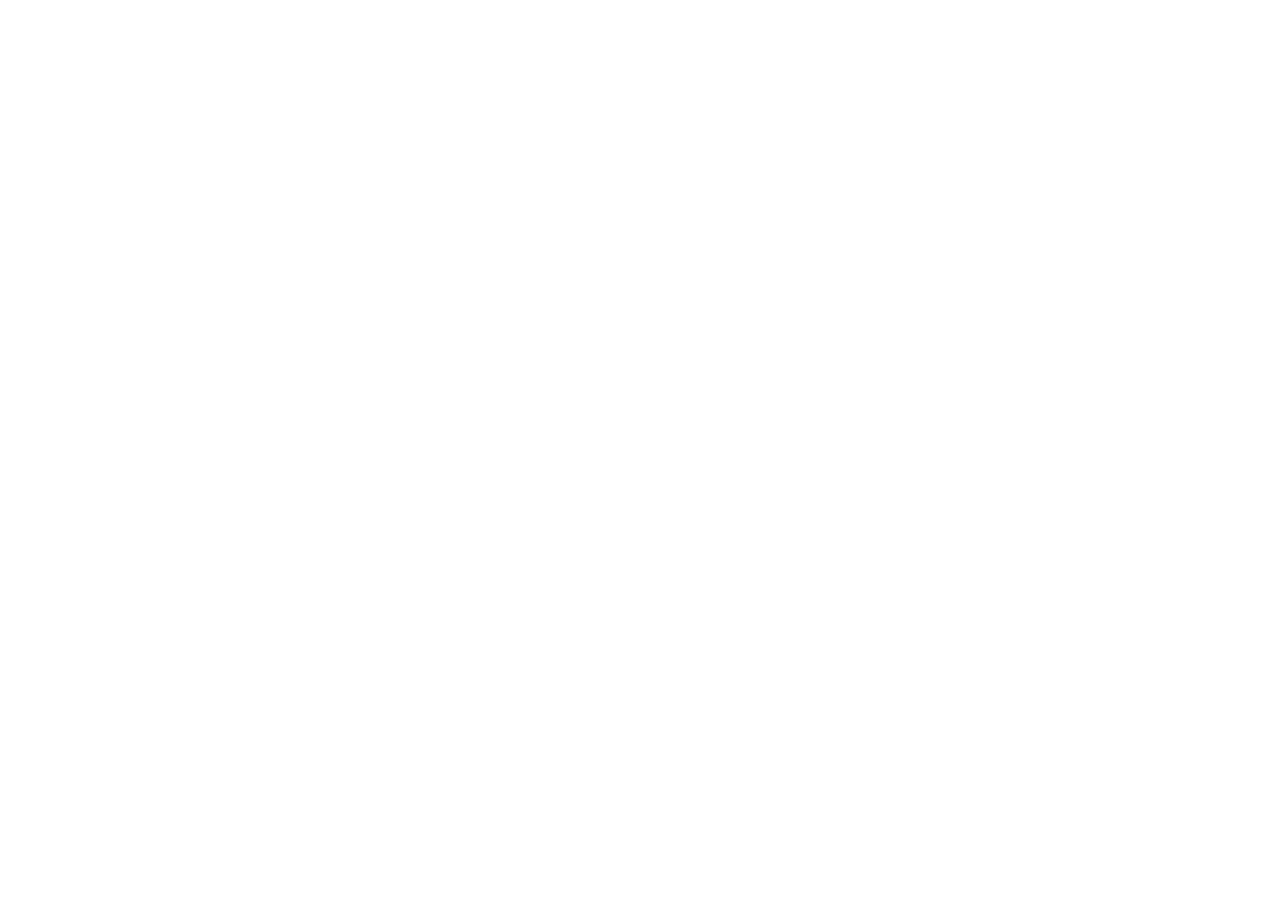
==== weeeb.html @ 78ff953d "edd fails" ====
<!DOCTYPE html>
<html lang="en">
<head>
    <meta charset="UTF-8">
    <link rel = "stylesheet" href = "weeeb.css">
    <meta name="viewport" content="width=device-width, initial-scale=1.0">
    <title>Document</title>
</head>
<body>
    
</body>
<script src = "weeeb.js"></script>
</html>
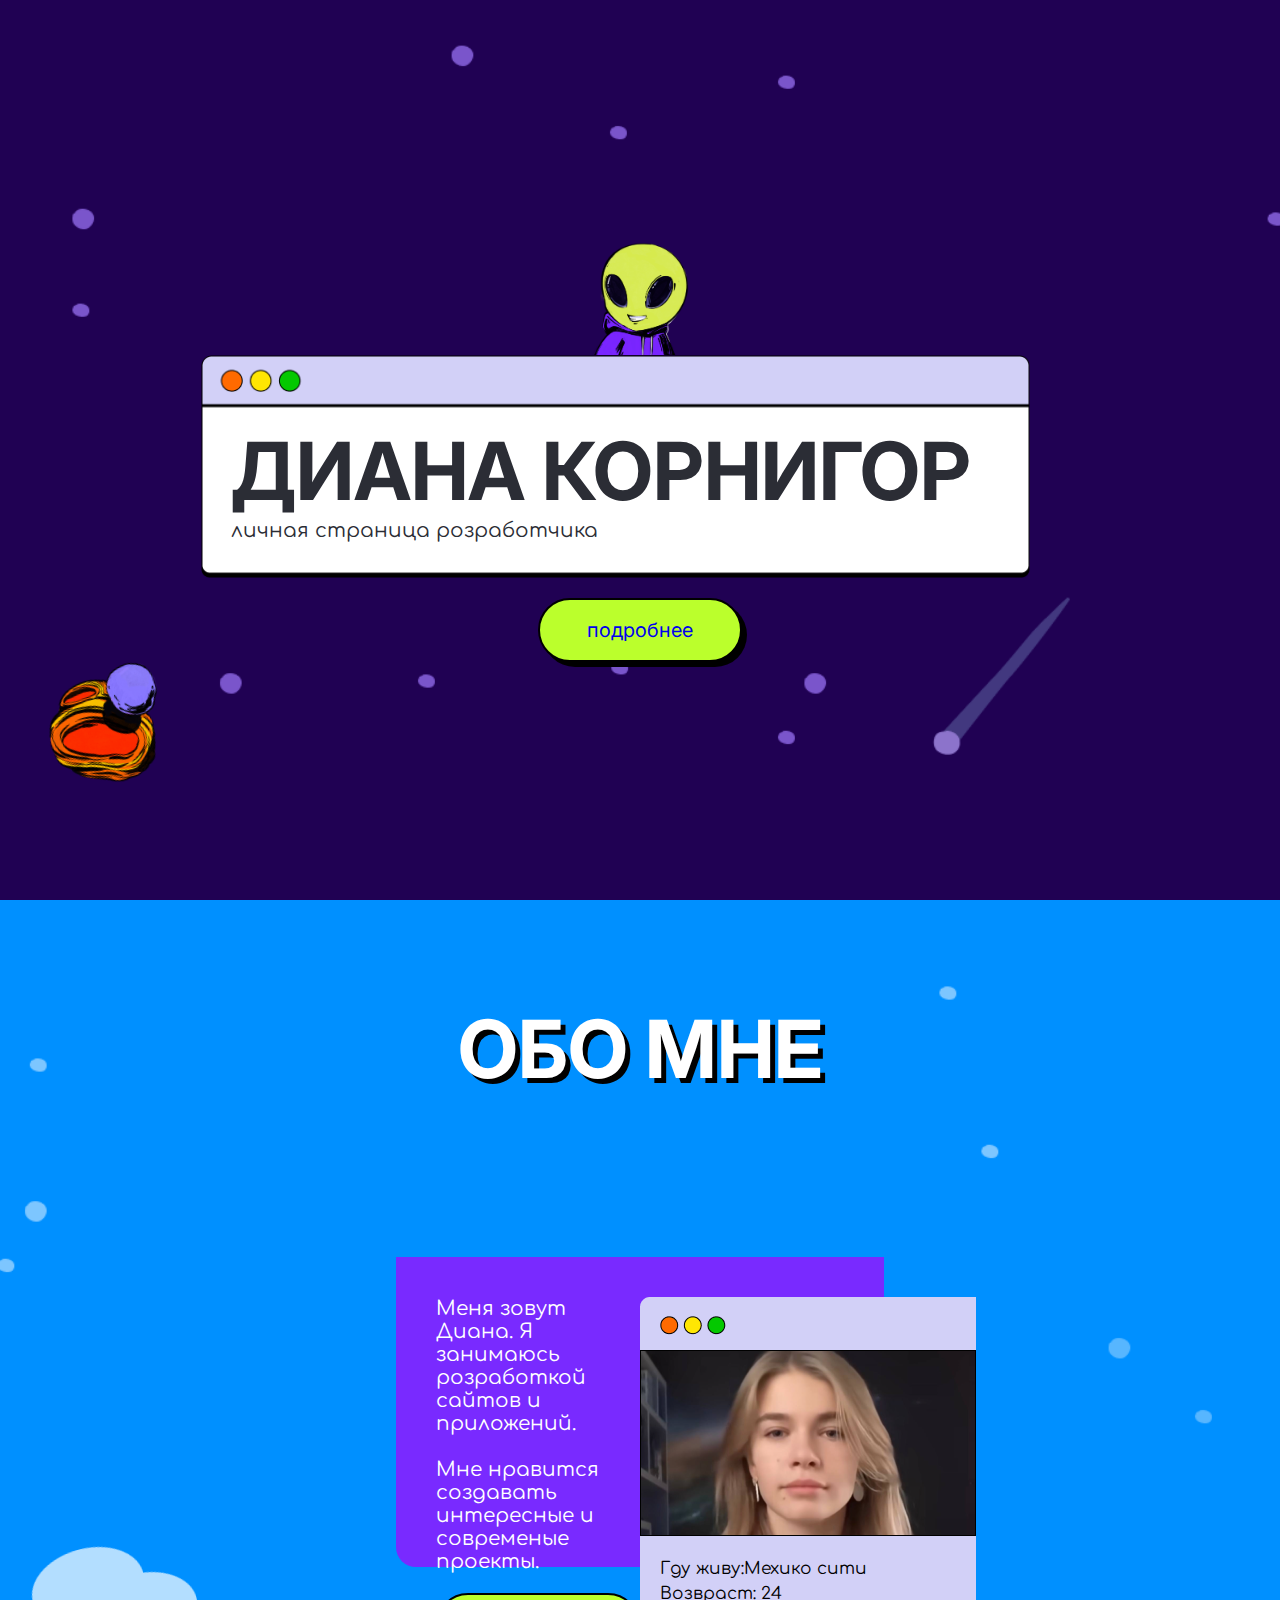
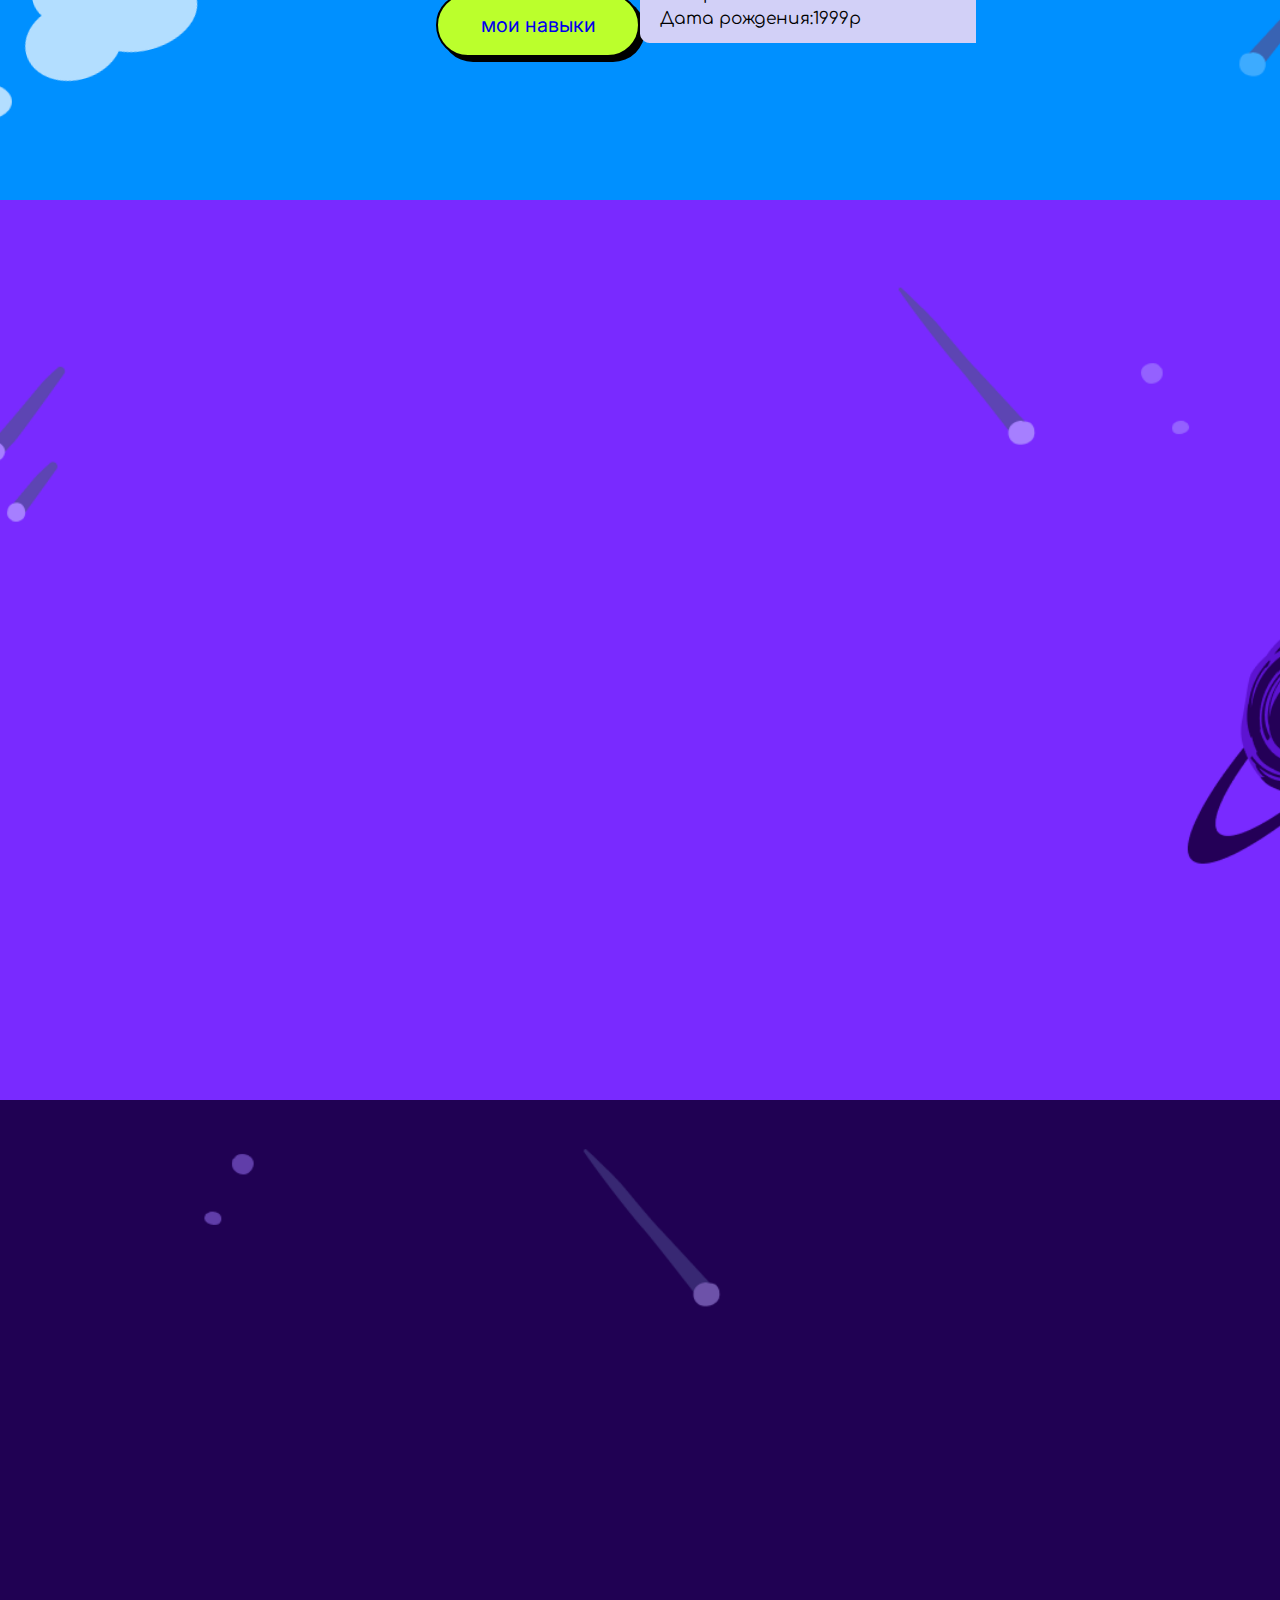
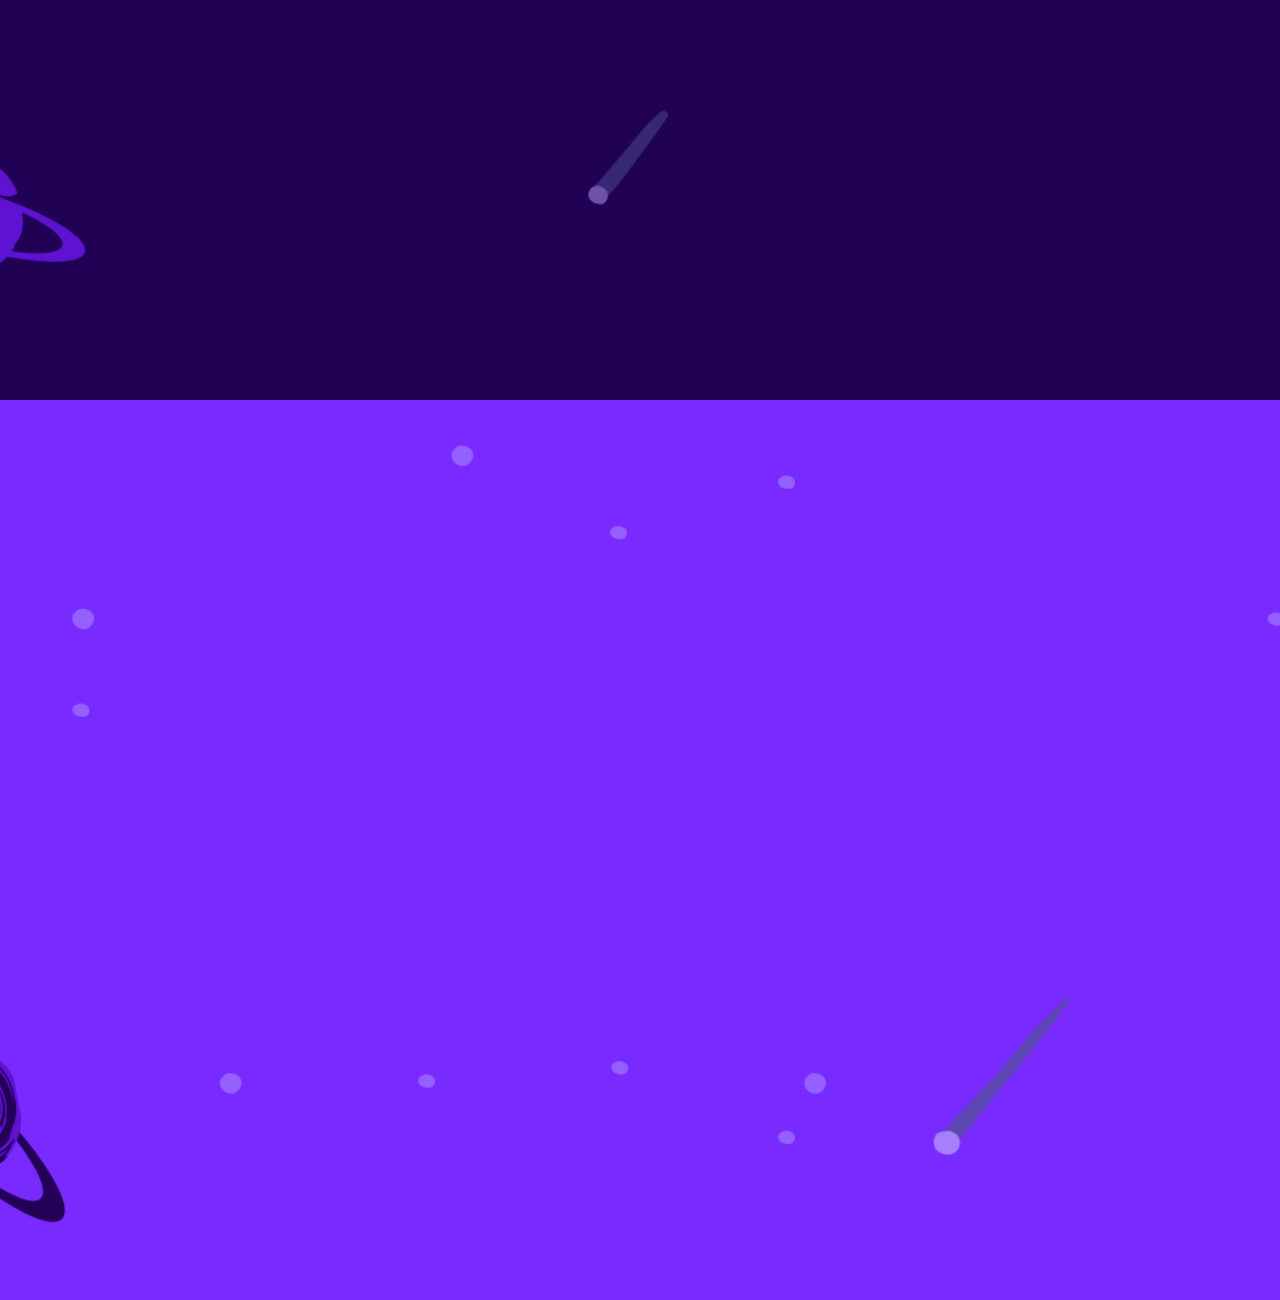
==== commit 97181394: "bhjbhjnbhjbhjbhujbh" ====
--- a/weeeb.html
+++ b/weeeb.html
@@ -3,11 +3,70 @@
 <head>
     <meta charset="UTF-8">
     <link rel = "stylesheet" href = "weeeb.css">
+    <link rel="preconnect" href="https://fonts.googleapis.com">
+    <link rel="preconnect" href="https://fonts.gstatic.com" crossorigin>
+    <link href="https://fonts.googleapis.com/css2?family=Comfortaa:wght@300..700&family=Inter:ital,opsz,wght@0,14..32,100..900;1,14..32,100..900&display=swap" rel="stylesheet">
     <meta name="viewport" content="width=device-width, initial-scale=1.0">
     <title>Document</title>
 </head>
 <body>
+    <section class = "main">
+        <div class = "myving_planet"></div>
+        <div class = "main-block block">
+            <img src = "img/maskot.png" width="125">
+            <div class = main-content>
+                <h1 class = "main-title">
+                    ДИАНА КОРНИГОР
+                </h1>
+                <p class = "main-subtitle">
+                    личная страница розработчика
+                </p>
+            </div>
+            <div class = "button">
+                <a href = "#">подробнее</a>
+            </div>
+        </div>
+    </section>
     
+    <section class = "about">
+        <div class = "cloud"></div>
+        <h1 class = "title">ОБО МНЕ</h1>
+        <div class = "about-block block">
+            <div class = "about-content">
+                <div class = "about-text">
+                    <p class = "about-title">
+                        Меня зовут Диана.
+                        Я занимаюсь розработкой сайтов и приложений. <br><br>
+                        Мне нравится создавать интересные и современые проекты.
+                    </p>
+                    <div class = "button">
+                        <a href = "#">мои навыки</a> 
+                    </div>
+                </div>
+                <div class = "about-card">
+                    <img src = img/photo.png>
+                    <p>Гду живу:Мехико сити</p>
+                    <p>Возвраст: 24</p>
+                    <p>Дата рождения:1999р</p>
+                </div>
+            </div>
+        </div>
+    </section>
+
+    <section class = "skills">
+        <div class = "skills-block block">
+        </div>
+    </section>
+
+    <section class = "works">
+        <div class = "works-block block">
+        </div>
+    </section>
+
+    <section class = "coments">
+        <div class = "coments-block block">
+        </div>
+    </section>
 </body>
 <script src = "weeeb.js"></script>
 </html>--- a/weeeb.css
+++ b/weeeb.css
@@ -0,0 +1,179 @@
+*{
+    margin: 0;
+    font-family: "Inter", sans-serif;
+}
+
+section{
+    background-position: center;
+    background-repeat: no-repeat;
+    background-size: cover;
+    min-height: 100vh;
+    position: relative;
+}
+.main{
+    background-image: url(img/bgMAIN.png);
+    position: relative;
+}
+
+.about{
+    background-image: url(img/bgABOUT.png);
+}
+
+.skills{
+    background-image: url(img/bgSKILLS.png);
+}
+
+.works{
+    background-image: url(img/bgWORKS.png);
+}
+
+.coments{
+    background-image: url(img/bgCOMMENTS.png);
+}
+
+.block{
+    display: flex;
+    justify-content: center;
+    align-items: center;
+    min-height: 70vh;
+    position: relative;
+}
+
+.main-block{
+    flex-direction: column;
+    height: 100vh;
+}
+
+.main-content{
+    background-image:url(img/form1.png);
+    background-repeat:no-repeat;
+    background-size: contain;
+    width: 849px;
+    height: 223px;
+    padding-left: 30px;
+}
+
+.main-title{
+    padding-top: 67px;
+    color:#2b2d35;
+    font-size: 80px;
+}
+
+.main-subtitle{
+    color:#2b2d35;
+    font-size: 20px;
+    font-family: 'Comfortaa';
+}
+
+.button{
+    width:200px;
+    height: 60px;
+    border-radius: 100px;
+    border: 2px solid #000;
+    background: #BBFF2C;
+    display: flex;
+    justify-content: center;
+    align-items: center;
+    box-shadow: 5px 5px 0 #000000;
+    margin-top: 20px;
+}
+
+.button a {
+    text-decoration: none;
+    font-size: 20px;
+}
+
+.myving_planet{
+    background-image:url('img/moving-planet.png') ;
+    background-repeat: no-repeat;
+    width: 200px;
+    height: 230px;
+    transform:rotate(-15deg) ;
+    position: absolute;
+    bottom: 30px;
+    left: 30px;
+    animation-name:planet_myves ;
+            animation-duration: 2s;
+            animation-iteration-count: infinite;
+            animation-duration: alternate;
+}
+
+.title{
+    padding-top: 100px;
+    text-align: center;
+    color: #FFF;
+    font-size: 80px;
+    text-shadow: 5px 5px #000000;
+}
+.about-content{
+    width: 35%;
+    height: 270px;
+    border-radius: 0px 0px 0px 20px;
+    background: #792AFF;
+    padding-left: 40px;
+    padding-top: 40px;
+    position: relative;
+    display: flex;
+}
+
+.about-title{
+    color:#FFF;
+    font-size: 20px;
+    max-width: 463px;
+    margin-bottom: 20px;
+    font-family: 'Comfortaa';
+}
+
+.about-card{
+    background-image:url('img/form2.png');
+    background-repeat: no-repeat;
+    width: 376px;
+    height: 346px;
+    display: flex;
+    flex-direction: column;
+    justify-content: center;
+    align-items: center;
+    padding-top: 20px;
+    position: relative;
+}
+
+.about-card p{
+    color: #000;
+    font-size: 17px;
+    align-self: start;
+    padding-left: 20px;
+    line-height: 25px;
+    font-family: 'Comfortaa';
+}
+
+.about-card img{
+    padding-bottom: 20px;
+}
+
+.cloud{
+    background-image:url('img/cloud.png') ;
+    background-repeat: no-repeat;
+    width: 200px;
+    height: 230px;
+    transform:rotate(-15deg) ;
+    position: absolute;
+    bottom: 30px;
+    left: 30px;
+    animation-name:cloud ;
+            animation-duration: 2s;
+            animation-iteration-count: infinite;
+            animation-duration: alternate;
+}
+
+
+
+@keyframes planet_myves{
+    from{transform: translateY(0px);}
+    to{transform: translateY(70px);}
+}
+
+@keyframes cloud{
+    from{transform: translateY(0px);}
+    to{transform: translateY(70px);}
+}
+
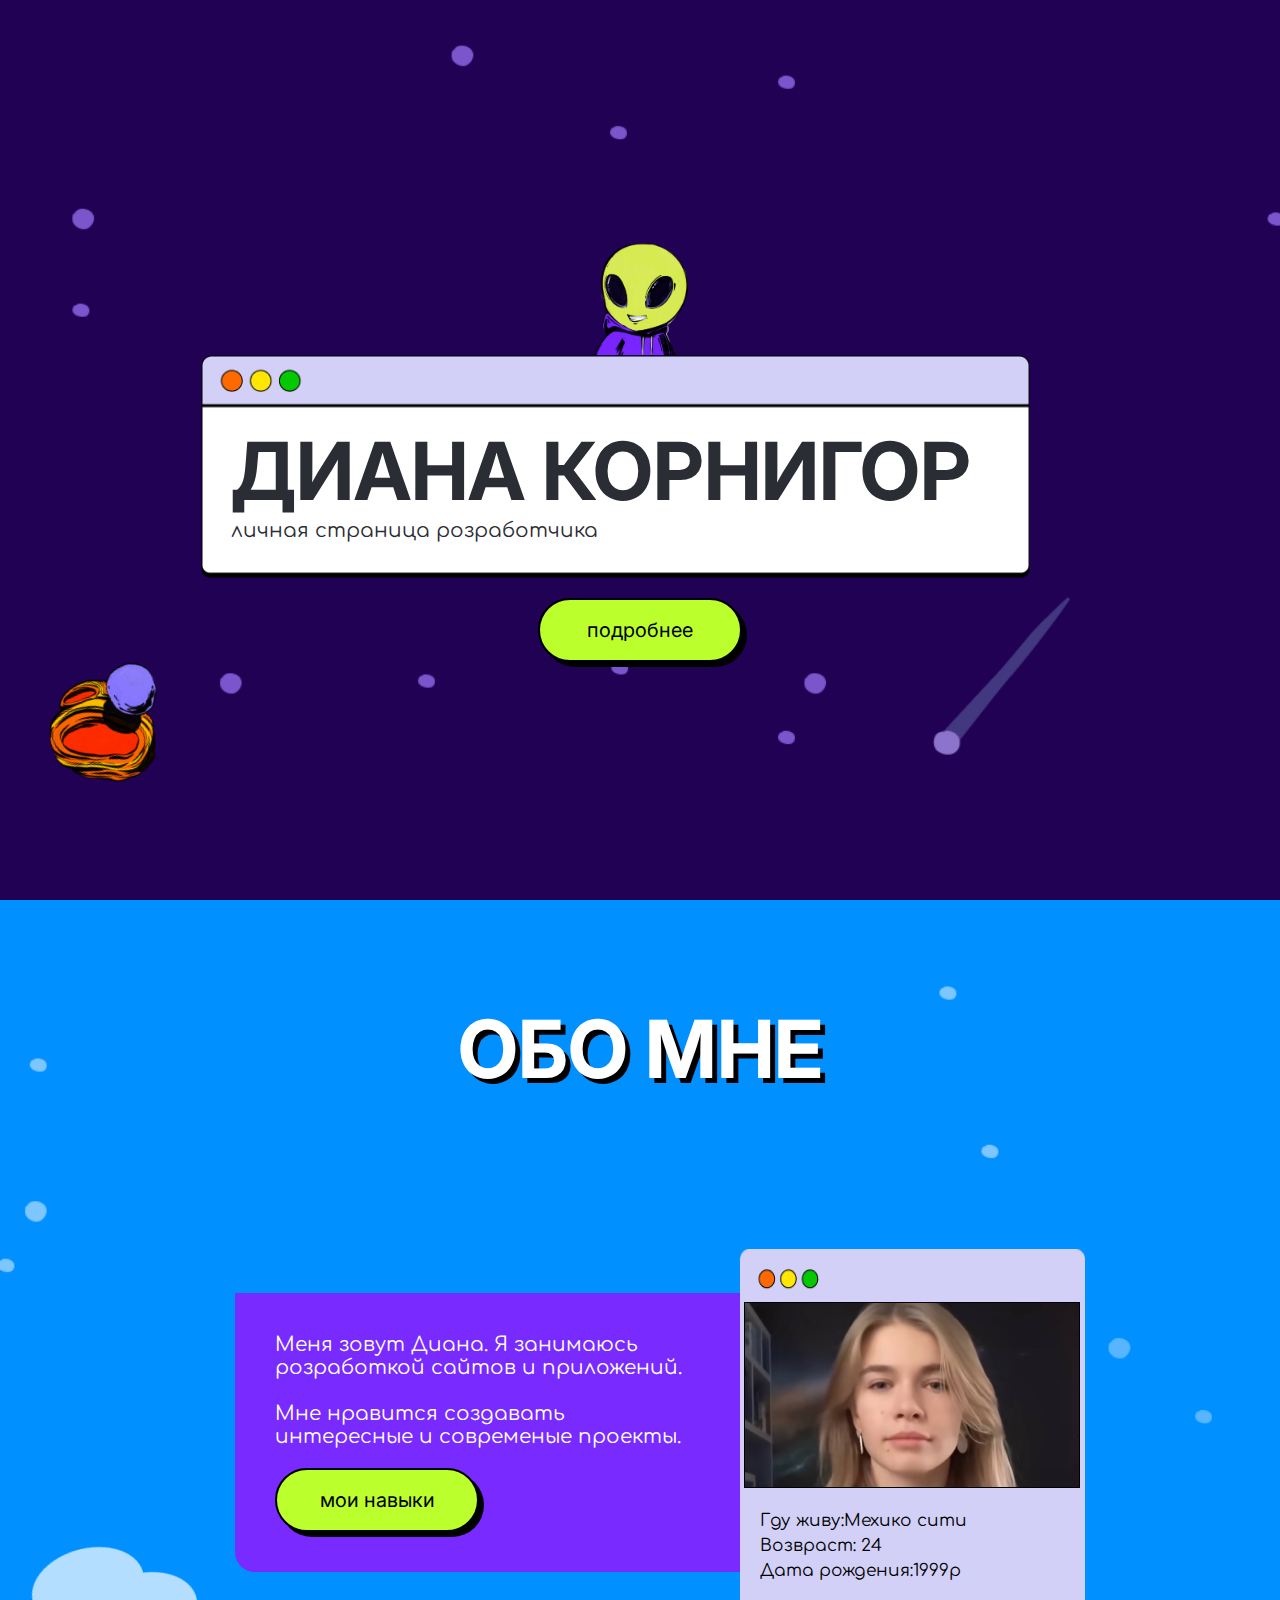
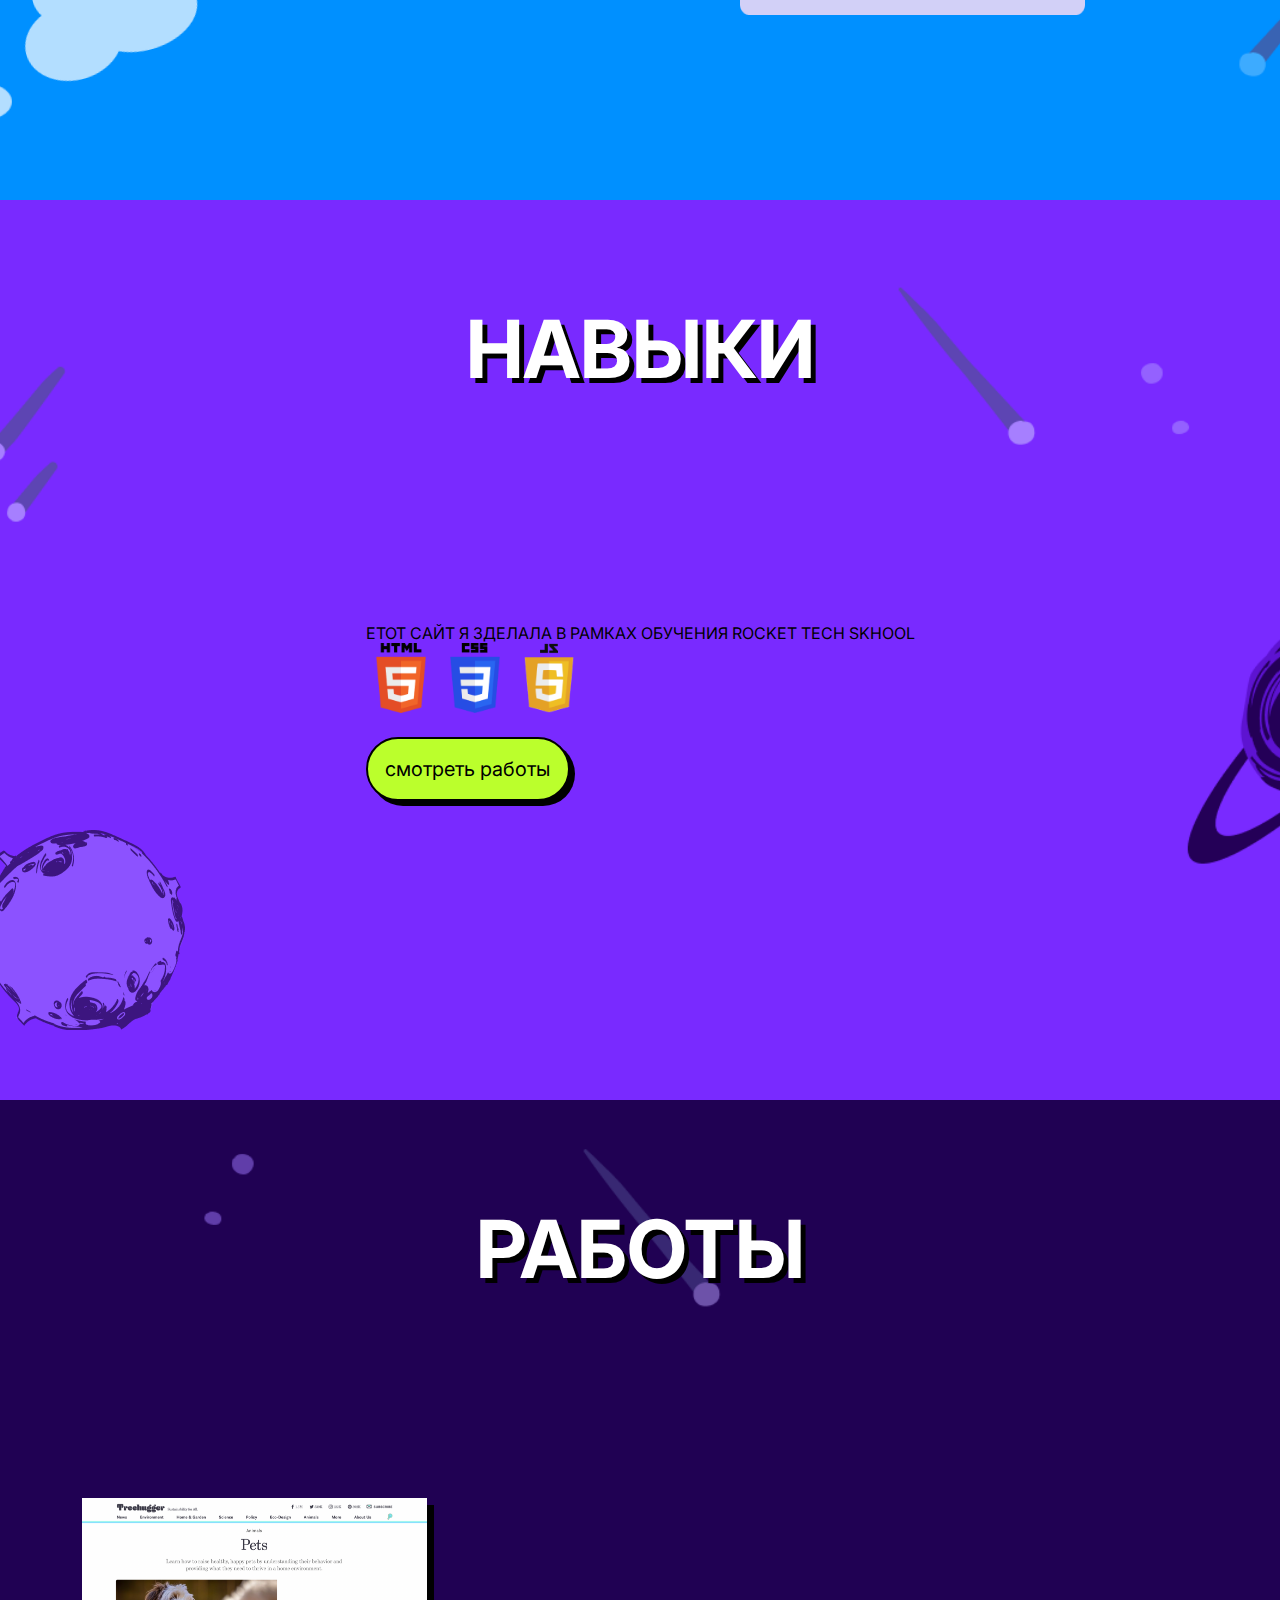
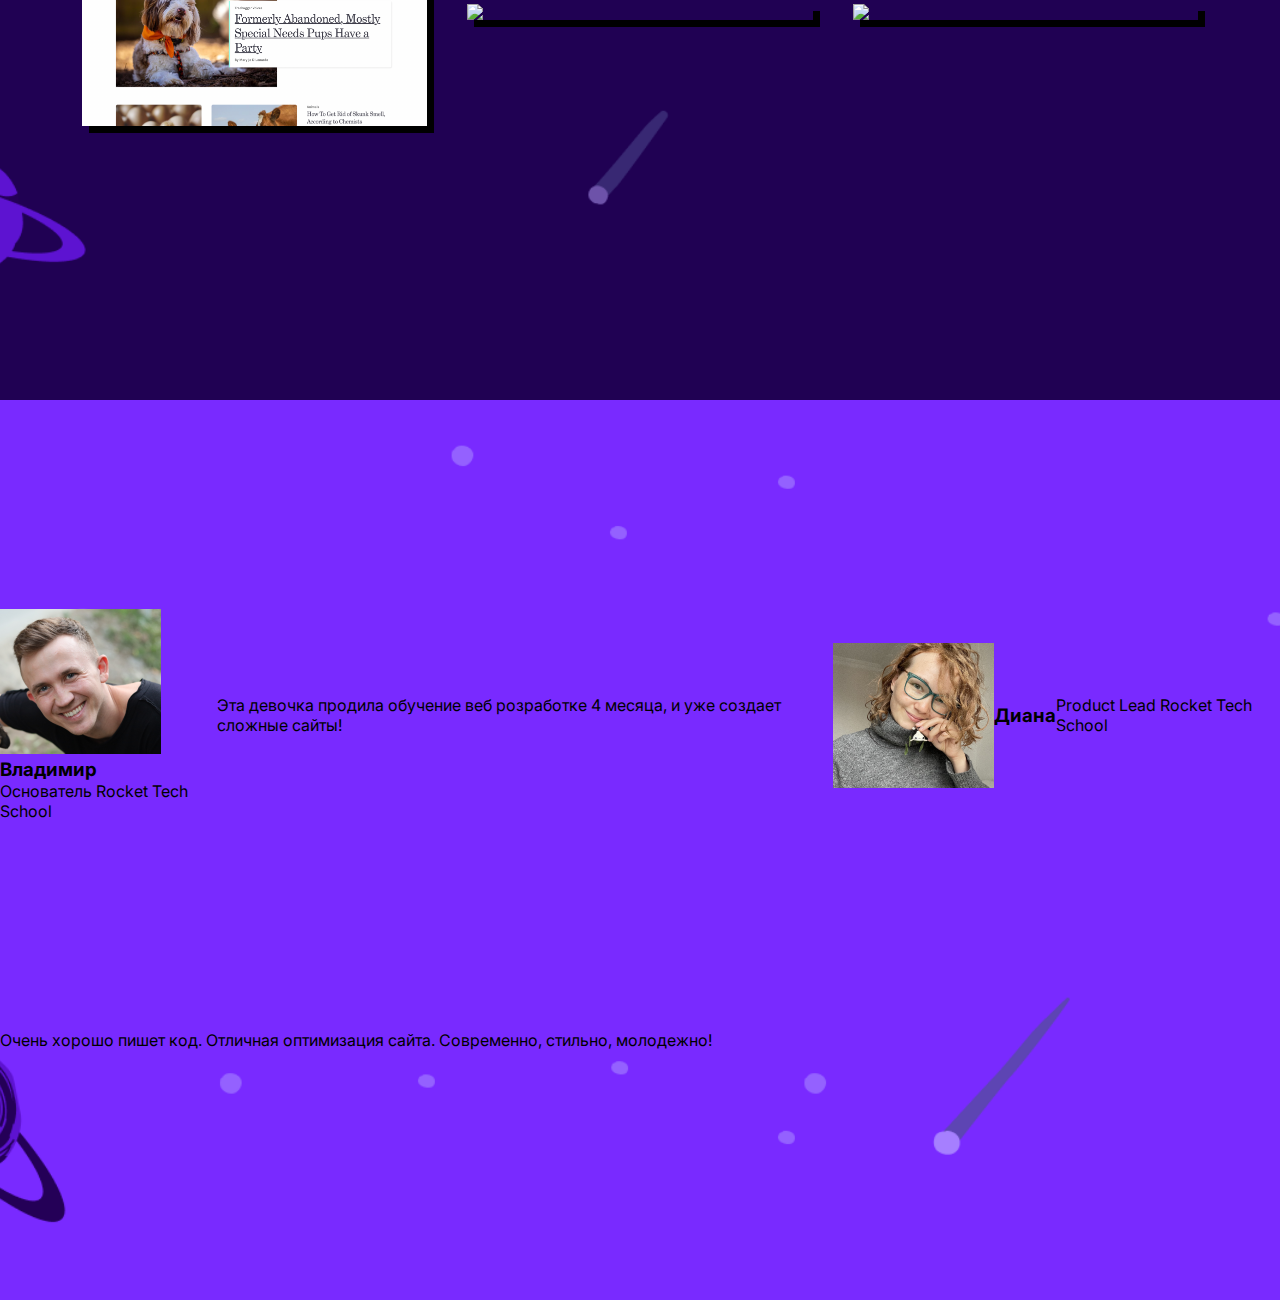
==== commit 83ec35d5: ".gfngfggfjnfjsfjfhfhdfzgtfjsfrjfjyfj" ====
--- a/weeeb.html
+++ b/weeeb.html
@@ -53,18 +53,60 @@
         </div>
     </section>
 
-    <section class = "skills">
-        <div class = "skills-block block">
+    <section class = "skilss">
+        <div class = "myving_planet2"></div>
+        <h1 class = "title">НАВЫКИ</h1>
+        <div class = "skilss-block block">
+            <div class = "skilss-card>">
+                <p>ЕТОТ САЙТ Я ЗДЕЛАЛА В РАМКАХ ОБУЧЕНИЯ ROCKET TECH SKHOOL</p>
+            
+            <div class = "languages">
+                <img src = './img/html.png' width = "70">
+                <img src = './img/css.png' width = "70">
+                <img src = './img/js.png' width = "70">
+            </div>
+            <div class = "button">
+                <a href = "#">смотреть работы</a> 
+            </div>
+        </div>
         </div>
     </section>
 
     <section class = "works">
+        <h1 class = "title">РАБОТЫ</h1>
         <div class = "works-block block">
+            <img src = 'img/work1.png'>
+            <img src = 'img/work2.png'>
+            <img src = 'img/work3.png'>
         </div>
     </section>
 
     <section class = "coments">
         <div class = "coments-block block">
+            <div class = "coment-cards">
+                <img src = 'img/photo1.png'>
+                <h3>Владимир</h3>
+                <p>Основатель Rocket Tech School</p>
+            </div>
+            <div class = "coment">
+                <p>
+                    Эта девочка продила обучение 
+                    веб розработке 4 месяца, 
+                    и уже создает сложные сайты!
+                </p>
+            </div>
+            <div class = "coment-cards"></div>
+                <img src = 'img/photo2.png'>
+                <h3>Диана</h3>
+                <p>Product Lead Rocket Tech School</p>
+            </div>
+            <div class = "coment">
+                <p>
+                    Очень хорошо пишет код.
+                    Отличная оптимизация сайта.
+                    Современно, стильно, молодежно!
+                </p>
+            </div>
         </div>
     </section>
 </body>
--- a/weeeb.css
+++ b/weeeb.css
@@ -19,7 +19,7 @@
     background-image: url(img/bgABOUT.png);
 }
 
-.skills{
+.skilss{
     background-image: url(img/bgSKILLS.png);
 }
 
@@ -81,6 +81,8 @@
 .button a {
     text-decoration: none;
     font-size: 20px;
+    color: #000;
+    fond-weight:bold
 }
 
 .myving_planet{
@@ -106,14 +108,14 @@
     text-shadow: 5px 5px #000000;
 }
 .about-content{
-    width: 35%;
+    width: 850px;
     height: 270px;
     border-radius: 0px 0px 0px 20px;
-    background: #792AFF;
     padding-left: 40px;
     padding-top: 40px;
     position: relative;
     display: flex;
+    align-items: center;
 }
 
 .about-title{
@@ -124,9 +126,17 @@
     font-family: 'Comfortaa';
 }
 
+.about-text{
+    background: #792AFF;
+    border-radius: 0 0 0 20px;
+    padding: 40px;
+
+}
+
 .about-card{
     background-image:url('img/form2.png');
     background-repeat: no-repeat;
+    background-size: 100% 100%;
     width: 376px;
     height: 346px;
     display: flex;
@@ -165,6 +175,50 @@
             animation-duration: alternate;
 }
 
+.skilss-card{
+    background-image:url('./img/form3.png') ;
+    background-repeat: no-repeat;
+    background-size: contain;
+    height: 450px;
+    display: flex;
+    flex-direction: column;
+    align-items: center;
+    margin-top: 100px;
+    margin: 20px;
+    padding-left: 10px;
+}
+
+.skilss-card p{
+    color: #000;
+    font-size: 18px;
+    margin-top: 80px;
+    margin-bottom: 30px;
+    text-align: center;
+    max-width: 500px;
+    font-family: 'Comfortaa';
+}
+
+.myving_planet2{
+    background-image:url('img/moving-planet2.png') ;
+    background-repeat: no-repeat;
+    width: 208px;
+    height: 200px;
+    position: absolute;
+    bottom: 70px;
+    left: 0;
+    animation-name: planet_myves;
+            animation-duration: 2s;
+            animation-iteration-count: infinite;
+            animation-duration: alternate;
+}
+
+.works-block img{
+    margin: 0 20px;
+    width: 27%;
+    box-shadow: 7px 7px 0 #000000;
+}
+
+
 
 
 @keyframes planet_myves{
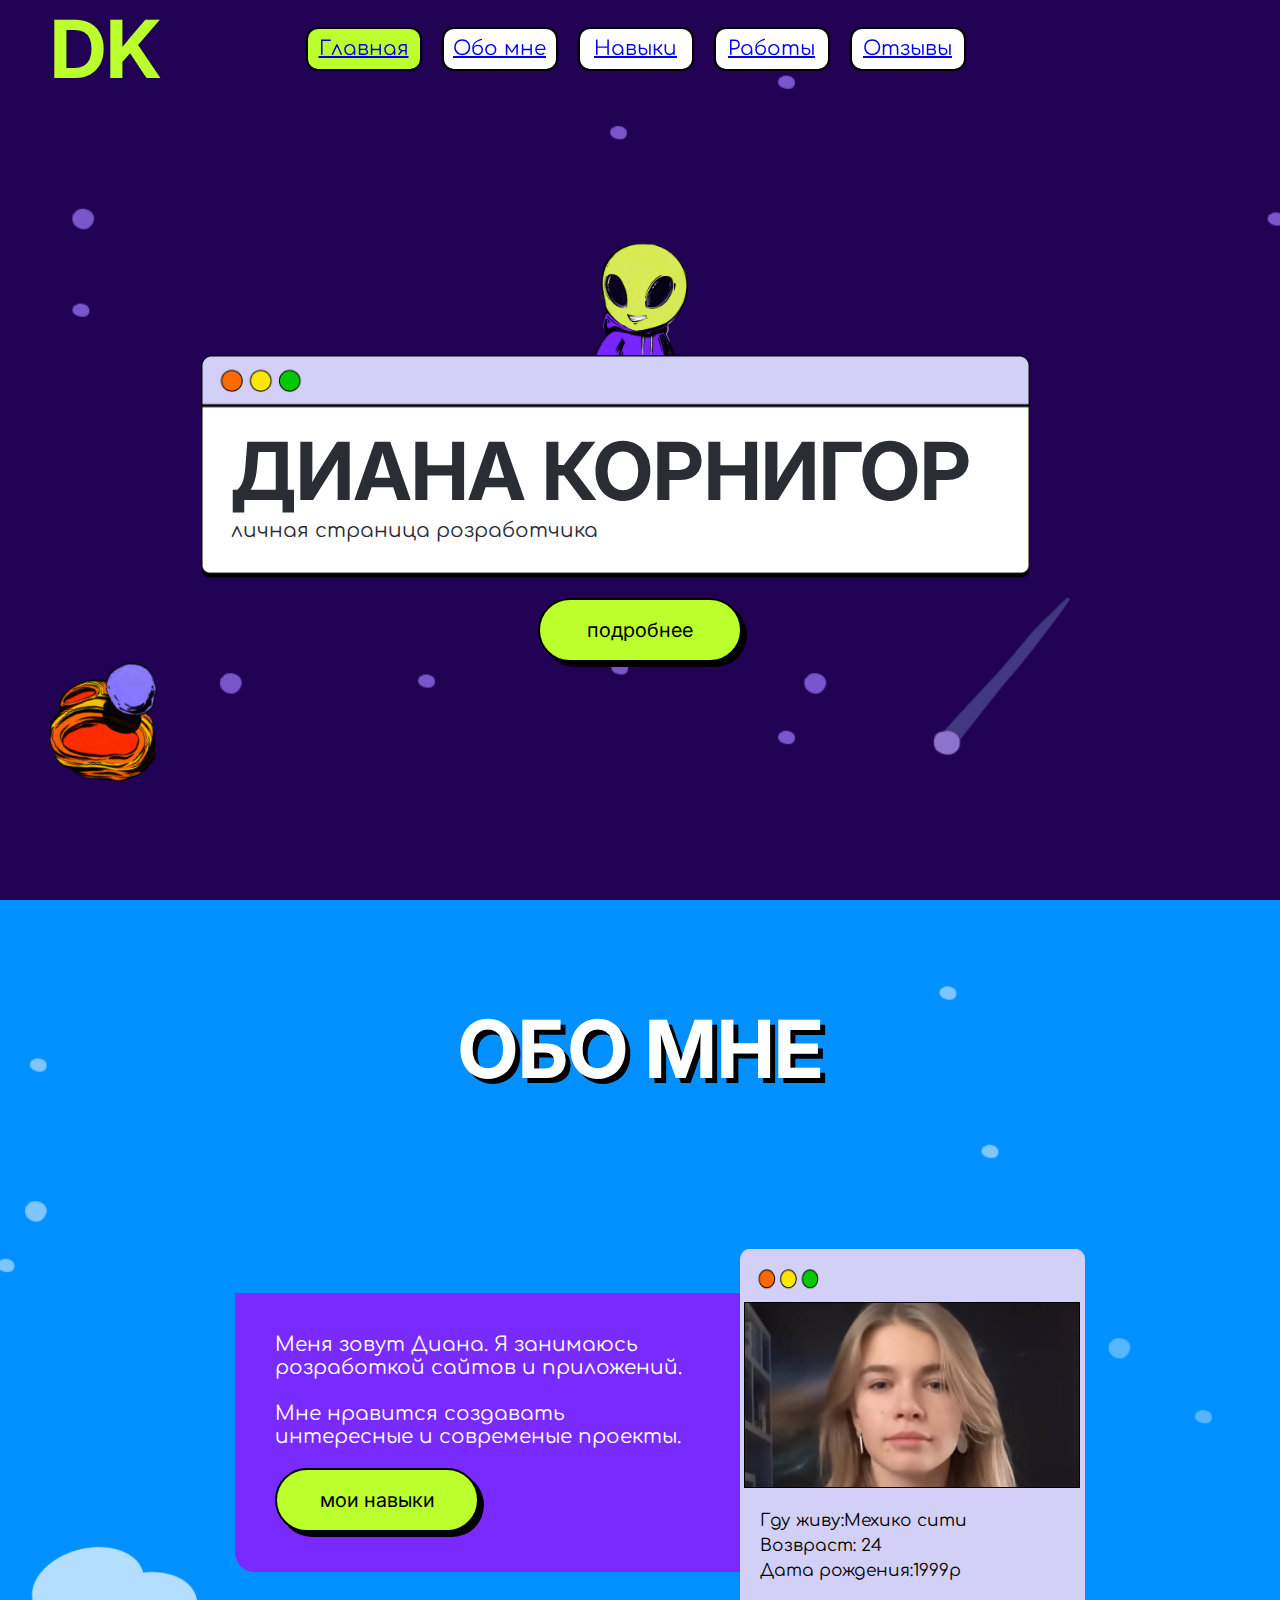
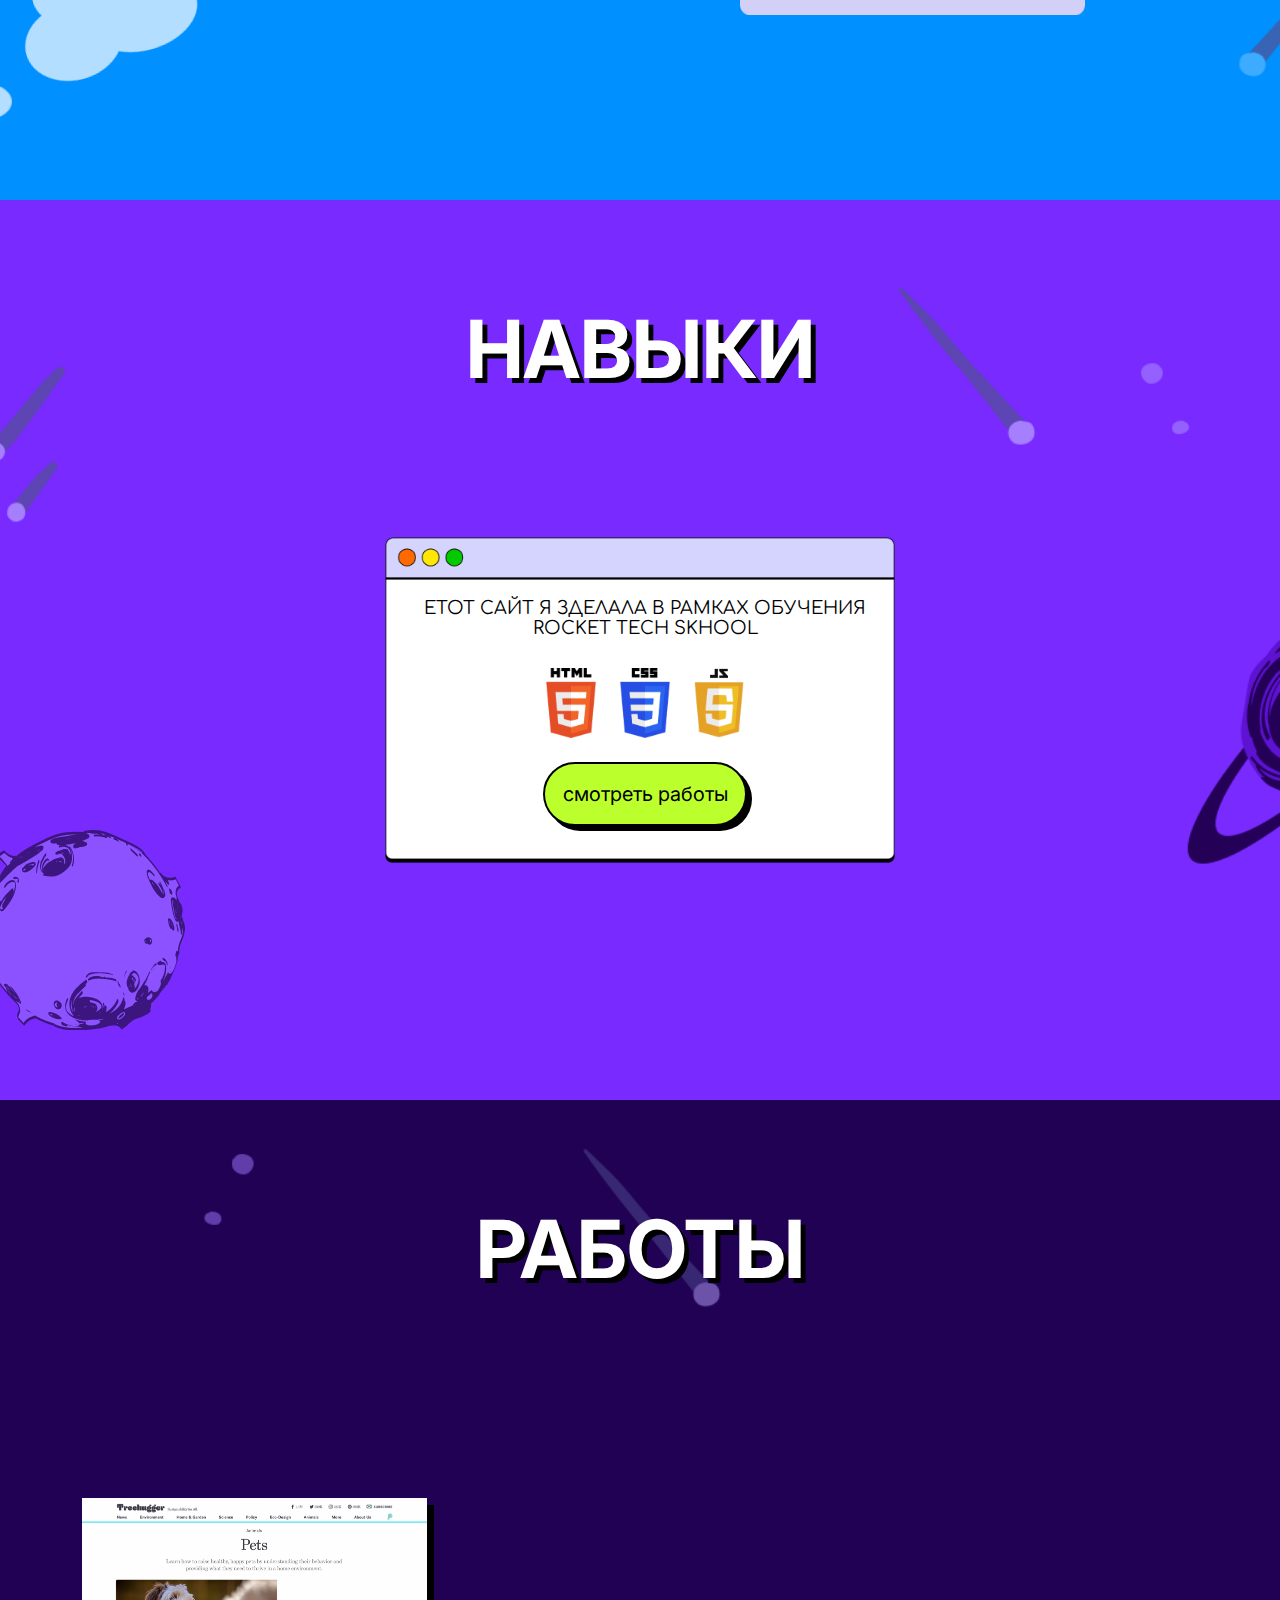
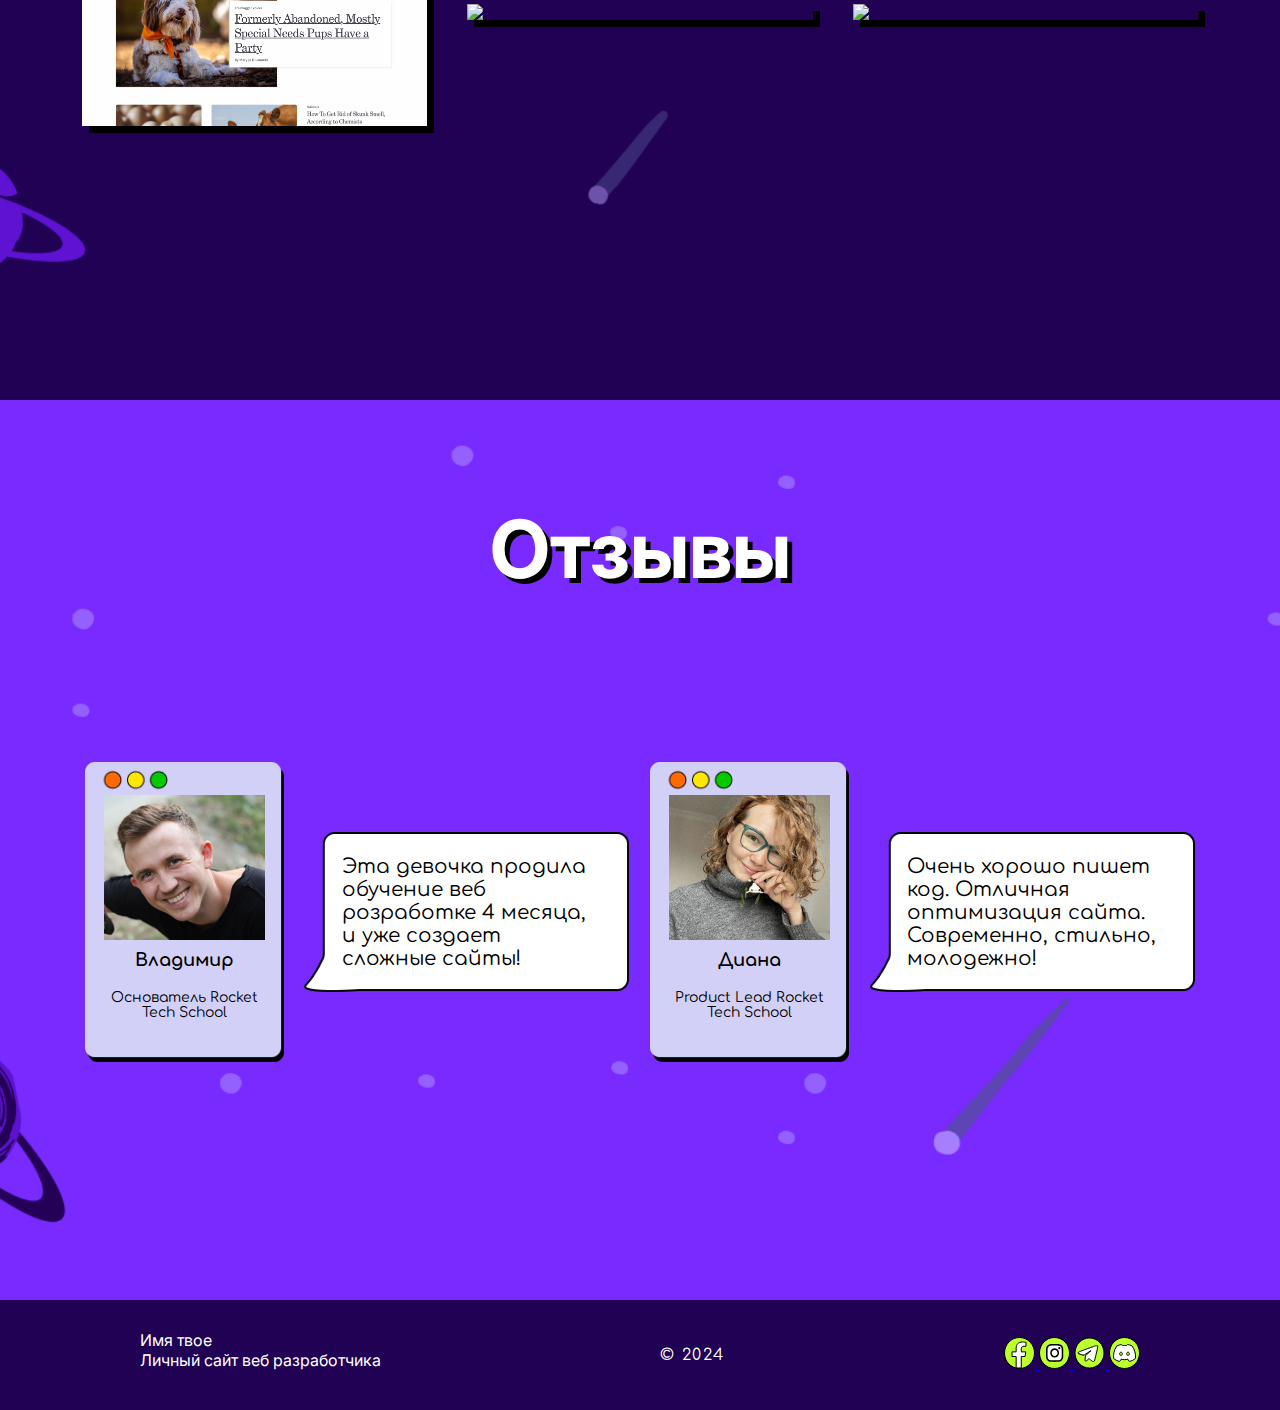
==== commit 0bf4d706: "faserghdrhrtdhtgfjnxygfjgftjgyjy" ====
--- a/weeeb.html
+++ b/weeeb.html
@@ -1,114 +1,158 @@
 <!DOCTYPE html>
 <html lang="en">
-<head>
-    <meta charset="UTF-8">
-    <link rel = "stylesheet" href = "weeeb.css">
-    <link rel="preconnect" href="https://fonts.googleapis.com">
-    <link rel="preconnect" href="https://fonts.gstatic.com" crossorigin>
-    <link href="https://fonts.googleapis.com/css2?family=Comfortaa:wght@300..700&family=Inter:ital,opsz,wght@0,14..32,100..900;1,14..32,100..900&display=swap" rel="stylesheet">
-    <meta name="viewport" content="width=device-width, initial-scale=1.0">
-    <title>Document</title>
-</head>
-<body>
-    <section class = "main">
-        <div class = "myving_planet"></div>
-        <div class = "main-block block">
-            <img src = "img/maskot.png" width="125">
-            <div class = main-content>
-                <h1 class = "main-title">
-                    ДИАНА КОРНИГОР
-                </h1>
-                <p class = "main-subtitle">
-                    личная страница розработчика
-                </p>
-            </div>
-            <div class = "button">
-                <a href = "#">подробнее</a>
-            </div>
-        </div>
-    </section>
-    
-    <section class = "about">
-        <div class = "cloud"></div>
-        <h1 class = "title">ОБО МНЕ</h1>
-        <div class = "about-block block">
-            <div class = "about-content">
-                <div class = "about-text">
-                    <p class = "about-title">
-                        Меня зовут Диана.
-                        Я занимаюсь розработкой сайтов и приложений. <br><br>
-                        Мне нравится создавать интересные и современые проекты.
-                    </p>
-                    <div class = "button">
-                        <a href = "#">мои навыки</a> 
-                    </div>
-                </div>
-                <div class = "about-card">
-                    <img src = img/photo.png>
-                    <p>Гду живу:Мехико сити</p>
-                    <p>Возвраст: 24</p>
-                    <p>Дата рождения:1999р</p>
-                </div>
-            </div>
-        </div>
-    </section>
+	<head>
+		<meta charset="UTF-8" />
+		<link rel="stylesheet" href="weeeb.css" />
+		<link rel="preconnect" href="https://fonts.googleapis.com" />
+		<link rel="preconnect" href="https://fonts.gstatic.com" crossorigin />
+		<link
+			href="https://fonts.googleapis.com/css2?family=Comfortaa:wght@300..700&family=Inter:ital,opsz,wght@0,14..32,100..900;1,14..32,100..900&display=swap"
+			rel="stylesheet"
+		/>
+		<meta name="viewport" content="width=device-width, initial-scale=1.0" />
+		<title>Document</title>
+	</head>
+	<body>
 
-    <section class = "skilss">
-        <div class = "myving_planet2"></div>
-        <h1 class = "title">НАВЫКИ</h1>
-        <div class = "skilss-block block">
-            <div class = "skilss-card>">
-                <p>ЕТОТ САЙТ Я ЗДЕЛАЛА В РАМКАХ ОБУЧЕНИЯ ROCKET TECH SKHOOL</p>
-            
-            <div class = "languages">
-                <img src = './img/html.png' width = "70">
-                <img src = './img/css.png' width = "70">
-                <img src = './img/js.png' width = "70">
-            </div>
-            <div class = "button">
-                <a href = "#">смотреть работы</a> 
-            </div>
-        </div>
-        </div>
-    </section>
+		<nav>
+			<div class = "fixed-menu">
+				<h1 class = "logo">DK</h1>
+				<div class = "nav-links">
+					<a class = "nav-link active" href = "#main">Главная</a>
+					<a class = "nav-link" href = "#about">Обо мне</a>
+					<a class = "nav-link" href = "#skilss">Навыки</a>
+					<a class = "nav-link" href = "#works">Работы</a>
+					<a class = "nav-link" href = "#comment">Отзывы</a>
+				</div>
 
-    <section class = "works">
-        <h1 class = "title">РАБОТЫ</h1>
-        <div class = "works-block block">
-            <img src = 'img/work1.png'>
-            <img src = 'img/work2.png'>
-            <img src = 'img/work3.png'>
-        </div>
-    </section>
+			</div>
+		</nav>
 
-    <section class = "coments">
-        <div class = "coments-block block">
-            <div class = "coment-cards">
-                <img src = 'img/photo1.png'>
-                <h3>Владимир</h3>
-                <p>Основатель Rocket Tech School</p>
-            </div>
-            <div class = "coment">
-                <p>
-                    Эта девочка продила обучение 
-                    веб розработке 4 месяца, 
-                    и уже создает сложные сайты!
-                </p>
-            </div>
-            <div class = "coment-cards"></div>
-                <img src = 'img/photo2.png'>
-                <h3>Диана</h3>
-                <p>Product Lead Rocket Tech School</p>
-            </div>
-            <div class = "coment">
-                <p>
-                    Очень хорошо пишет код.
-                    Отличная оптимизация сайта.
-                    Современно, стильно, молодежно!
-                </p>
-            </div>
-        </div>
-    </section>
-</body>
-<script src = "weeeb.js"></script>
-</html>+		<section class="main">
+			<div class="myving_planet"></div>
+			<div class="main-block block">
+				<img src="img/maskot.png" width="125" />
+				<div class="main-content">
+					<h1 class="main-title">ДИАНА КОРНИГОР</h1>
+					<p class="main-subtitle">личная страница розработчика</p>
+				</div>
+				<div class="button">
+					<a href="#">подробнее</a>
+				</div>
+			</div>
+		</section>
+
+		<section class="about">
+			<div class="cloud"></div>
+			<h1 class="title">ОБО МНЕ</h1>
+			<div class="about-block block">
+				<div class="about-content">
+					<div class="about-text">
+						<p class="about-title">
+							Меня зовут Диана. Я занимаюсь розработкой сайтов и приложений.
+							<br /><br />
+							Мне нравится создавать интересные и современые проекты.
+						</p>
+						<div class="button">
+							<a href="#">мои навыки</a>
+						</div>
+					</div>
+					<div class="about-card">
+						<img src = img/photo.png>
+						<p>Гду живу:Мехико сити</p>
+						<p>Возвраст: 24</p>
+						<p>Дата рождения:1999р</p>
+					</div>
+				</div>
+			</div>
+		</section>
+
+		<section class="skills">
+			<div class="myving_planet2"></div>
+			<h1 class="title">НАВЫКИ</h1>
+			<div class="skills-block block">
+				<div class="skills-card">
+					<p>ЕТОТ САЙТ Я ЗДЕЛАЛА В РАМКАХ ОБУЧЕНИЯ ROCKET TECH SKHOOL</p>
+
+					<div class="languages">
+						<img src="./img/html.png" width="70" />
+						<img src="./img/css.png" width="70" />
+						<img src="./img/js.png" width="70" />
+					</div>
+
+					<div class="button">
+						<a href="#">смотреть работы</a>
+					</div>
+				</div>
+			</div>
+		</section>
+
+		<section class="works">
+			<h1 class="title">РАБОТЫ</h1>
+			<div class="works-block block">
+				<img src="img/work1.png" />
+				<img src="img/work2.png" />
+				<img src="img/work3.png" />
+			</div>
+		</section>
+
+		<section class="comments">
+			<h1 class="title">Отзывы</h1>
+
+			<div class="comments-block block">
+				<div class="comment-card">
+					<img src="img/photo1.png" />
+					<h3>Владимир</h3>
+					<p>Основатель Rocket Tech School</p>
+				</div>
+
+				<div class="comment">
+					<p>
+						Эта девочка продила обучение веб розработке 4 месяца, и уже создает
+						сложные сайты!
+					</p>
+				</div>
+
+				<div class="comment-card">
+					<img src="img/photo2.png" />
+					<h3>Диана</h3>
+					<p>Product Lead Rocket Tech School</p>
+				</div>
+
+				<div class="comment">
+					<p>
+						Очень хорошо пишет код. Отличная оптимизация сайта. Современно,
+						стильно, молодежно!
+					</p>
+				</div>
+			</div>
+		</section>
+
+		<footer>
+			<div class="footer-info">
+				<p>Имя твое</p>
+				<p>Личный сайт веб разработчика</p>
+			</div>
+
+			<div class="footer-year">
+				<p>© 2024</p>
+			</div>
+
+			<div class="footer-links">
+				<a href="#">
+					<img src="img/facebook.svg" alt="" />
+				</a>
+				<a href="#">
+					<img src="img/instagram.svg" alt="" />
+				</a>
+				<a href="#">
+					<img src="img/telegram.svg" alt="" />
+				</a>
+				<a href="#">
+					<img src="img/discord.svg" alt="" />
+				</a>
+			</div>
+		</footer>
+	</body>
+	<script src="weeeb.js"></script>
+</html>
--- a/weeeb.css
+++ b/weeeb.css
@@ -1,233 +1,359 @@
-*{
-    margin: 0;
-    font-family: "Inter", sans-serif;
-}
-
-section{
-    background-position: center;
-    background-repeat: no-repeat;
-    background-size: cover;
-    min-height: 100vh;
-    position: relative;
-}
-.main{
-    background-image: url(img/bgMAIN.png);
-    position: relative;
-}
-
-.about{
-    background-image: url(img/bgABOUT.png);
-}
-
-.skilss{
-    background-image: url(img/bgSKILLS.png);
-}
-
-.works{
-    background-image: url(img/bgWORKS.png);
-}
-
-.coments{
-    background-image: url(img/bgCOMMENTS.png);
-}
-
-.block{
-    display: flex;
-    justify-content: center;
-    align-items: center;
-    min-height: 70vh;
-    position: relative;
-}
-
-.main-block{
-    flex-direction: column;
-    height: 100vh;
-}
-
-.main-content{
-    background-image:url(img/form1.png);
-    background-repeat:no-repeat;
-    background-size: contain;
-    width: 849px;
-    height: 223px;
-    padding-left: 30px;
-}
-
-.main-title{
-    padding-top: 67px;
-    color:#2b2d35;
-    font-size: 80px;
-}
-
-.main-subtitle{
-    color:#2b2d35;
-    font-size: 20px;
-    font-family: 'Comfortaa';
-}
-
-.button{
-    width:200px;
-    height: 60px;
-    border-radius: 100px;
-    border: 2px solid #000;
-    background: #BBFF2C;
-    display: flex;
-    justify-content: center;
-    align-items: center;
-    box-shadow: 5px 5px 0 #000000;
-    margin-top: 20px;
+* {
+	margin: 0;
+	font-family: 'Inter', sans-serif;
+	scroll-behavior: smooth;
+}
+
+section {
+	background-position: center;
+	background-repeat: no-repeat;
+	background-size: cover;
+	min-height: 100vh;
+	position: relative;
+}
+.main {
+	background-image: url(img/bgMAIN.png);
+	position: relative;
+}
+
+.about {
+	background-image: url(img/bgABOUT.png);
+}
+
+.skills {
+	background-image: url(img/bgSKILLS.png);
+}
+
+.works {
+	background-image: url(img/bgWORKS.png);
+}
+
+.comments {
+	background-image: url(img/bgCOMMENTS.png);
+}
+
+.block {
+	display: flex;
+	justify-content: center;
+	align-items: center;
+	min-height: 70vh;
+	position: relative;
+}
+
+.main-block {
+	flex-direction: column;
+	height: 100vh;
+}
+
+.main-content {
+	background-image: url(img/form1.png);
+	background-repeat: no-repeat;
+	background-size: contain;
+	width: 849px;
+	height: 223px;
+	padding-left: 30px;
+}
+
+.main-title {
+	padding-top: 67px;
+	color: #2b2d35;
+	font-size: 80px;
+}
+
+.main-subtitle {
+	color: #2b2d35;
+	font-size: 20px;
+	font-family: 'Comfortaa';
+}
+
+.button {
+	width: 200px;
+	height: 60px;
+	border-radius: 100px;
+	border: 2px solid #000;
+	background: #bbff2c;
+	display: flex;
+	justify-content: center;
+	align-items: center;
+	box-shadow: 5px 5px 0 #000000;
+	margin-top: 20px;
 }
 
 .button a {
-    text-decoration: none;
-    font-size: 20px;
-    color: #000;
-    fond-weight:bold
-}
-
-.myving_planet{
-    background-image:url('img/moving-planet.png') ;
-    background-repeat: no-repeat;
-    width: 200px;
-    height: 230px;
-    transform:rotate(-15deg) ;
-    position: absolute;
-    bottom: 30px;
-    left: 30px;
-    animation-name:planet_myves ;
-            animation-duration: 2s;
-            animation-iteration-count: infinite;
-            animation-duration: alternate;
-}
-
-.title{
-    padding-top: 100px;
-    text-align: center;
-    color: #FFF;
-    font-size: 80px;
-    text-shadow: 5px 5px #000000;
-}
-.about-content{
-    width: 850px;
-    height: 270px;
-    border-radius: 0px 0px 0px 20px;
-    padding-left: 40px;
-    padding-top: 40px;
-    position: relative;
-    display: flex;
-    align-items: center;
-}
-
-.about-title{
-    color:#FFF;
-    font-size: 20px;
-    max-width: 463px;
-    margin-bottom: 20px;
-    font-family: 'Comfortaa';
-}
-
-.about-text{
-    background: #792AFF;
-    border-radius: 0 0 0 20px;
-    padding: 40px;
-
-}
-
-.about-card{
-    background-image:url('img/form2.png');
-    background-repeat: no-repeat;
-    background-size: 100% 100%;
-    width: 376px;
-    height: 346px;
-    display: flex;
-    flex-direction: column;
-    justify-content: center;
-    align-items: center;
-    padding-top: 20px;
-    position: relative;
-}
-
-.about-card p{
-    color: #000;
-    font-size: 17px;
-    align-self: start;
-    padding-left: 20px;
-    line-height: 25px;
-    font-family: 'Comfortaa';
-}
-
-.about-card img{
-    padding-bottom: 20px;
-}
-
-.cloud{
-    background-image:url('img/cloud.png') ;
-    background-repeat: no-repeat;
-    width: 200px;
-    height: 230px;
-    transform:rotate(-15deg) ;
-    position: absolute;
-    bottom: 30px;
-    left: 30px;
-    animation-name:cloud ;
-            animation-duration: 2s;
-            animation-iteration-count: infinite;
-            animation-duration: alternate;
-}
-
-.skilss-card{
-    background-image:url('./img/form3.png') ;
-    background-repeat: no-repeat;
-    background-size: contain;
-    height: 450px;
-    display: flex;
-    flex-direction: column;
-    align-items: center;
-    margin-top: 100px;
-    margin: 20px;
-    padding-left: 10px;
-}
-
-.skilss-card p{
-    color: #000;
-    font-size: 18px;
-    margin-top: 80px;
-    margin-bottom: 30px;
-    text-align: center;
-    max-width: 500px;
-    font-family: 'Comfortaa';
-}
-
-.myving_planet2{
-    background-image:url('img/moving-planet2.png') ;
-    background-repeat: no-repeat;
-    width: 208px;
-    height: 200px;
-    position: absolute;
-    bottom: 70px;
-    left: 0;
-    animation-name: planet_myves;
-            animation-duration: 2s;
-            animation-iteration-count: infinite;
-            animation-duration: alternate;
-}
-
-.works-block img{
-    margin: 0 20px;
-    width: 27%;
-    box-shadow: 7px 7px 0 #000000;
-}
-
-
-
-
-@keyframes planet_myves{
-    from{transform: translateY(0px);}
-    to{transform: translateY(70px);}
-}
-
-@keyframes cloud{
-    from{transform: translateY(0px);}
-    to{transform: translateY(70px);}
-}
-
+	text-decoration: none;
+	font-size: 20px;
+	color: #000;
+	fond-weight: bold;
+}
+
+.myving_planet {
+	background-image: url('img/moving-planet.png');
+	background-repeat: no-repeat;
+	width: 200px;
+	height: 230px;
+	transform: rotate(-15deg);
+	position: absolute;
+	bottom: 30px;
+	left: 30px;
+	animation-name: planet_myves;
+	animation-duration: 2s;
+	animation-iteration-count: infinite;
+	animation-duration: alternate;
+}
+
+.title {
+	padding-top: 100px;
+	text-align: center;
+	color: #fff;
+	font-size: 80px;
+	text-shadow: 5px 5px #000000;
+}
+.about-content {
+	width: 850px;
+	height: 270px;
+	border-radius: 0px 0px 0px 20px;
+	padding-left: 40px;
+	padding-top: 40px;
+	position: relative;
+	display: flex;
+	align-items: center;
+}
+
+.about-title {
+	color: #fff;
+	font-size: 20px;
+	max-width: 463px;
+	margin-bottom: 20px;
+	font-family: 'Comfortaa';
+}
+
+.about-text {
+	background: #792aff;
+	border-radius: 0 0 0 20px;
+	padding: 40px;
+}
+
+.about-card {
+	background-image: url('img/form2.png');
+	background-repeat: no-repeat;
+	background-size: 100% 100%;
+	width: 376px;
+	height: 346px;
+	display: flex;
+	flex-direction: column;
+	justify-content: center;
+	align-items: center;
+	padding-top: 20px;
+	position: relative;
+}
+
+.about-card p {
+	color: #000;
+	font-size: 17px;
+	align-self: start;
+	padding-left: 20px;
+	line-height: 25px;
+	font-family: 'Comfortaa';
+}
+
+.about-card img {
+	padding-bottom: 20px;
+}
+
+.cloud {
+	background-image: url('img/cloud.png');
+	background-repeat: no-repeat;
+	width: 200px;
+	height: 230px;
+	transform: rotate(-15deg);
+	position: absolute;
+	bottom: 30px;
+	left: 30px;
+	animation-name: cloud;
+	animation-duration: 2s;
+	animation-iteration-count: infinite;
+	animation-duration: alternate;
+}
+
+.skills-card {
+	background-image: url('./img/form3.png');
+	background-size: contain;
+	background-repeat: no-repeat;
+	height: 350px;
+	display: flex;
+	flex-direction: column;
+	align-items: center;
+	justify-content: center;
+	margin-top: 100px;
+	margin: 20px;
+	padding-left: 10px;
+}
+
+.skills-card p {
+	color: #000;
+	font-size: 18px;
+	margin-bottom: 30px;
+	text-align: center;
+	max-width: 500px;
+	font-family: 'Comfortaa';
+}
+
+.myving_planet2 {
+	background-image: url('img/moving-planet2.png');
+	background-repeat: no-repeat;
+	width: 208px;
+	height: 200px;
+	position: absolute;
+	bottom: 70px;
+	left: 0;
+	animation-name: planet_myves;
+	animation-duration: 2s;
+	animation-iteration-count: infinite;
+	animation-duration: alternate;
+}
+
+.works-block img {
+	margin: 0 20px;
+	width: 27%;
+	box-shadow: 7px 7px 0 #000000;
+}
+
+.comments-block {
+	justify-content: space-evenly;
+	max-width: 1150px;
+	margin: auto;
+}
+
+.comment-card {
+	background-image: url('./img/card.png');
+	background-repeat: no-repeat;
+	background-position: center;
+	background-size: contain;
+	height: 300px;
+	display: flex;
+	flex-direction: column;
+	justify-content: center;
+	align-items: center;
+	max-width: 200px;
+}
+
+.comment-card h3 {
+	font-size: 18px;
+	font-family: 'Comfortaa';
+	padding: 10px;
+}
+
+.comment-card p {
+	font-size: 14px;
+	font-family: 'Comfortaa';
+	padding: 10px 20px;
+	text-align: center;
+}
+
+.comment {
+	background-image: url(img/comment.png);
+	background-repeat: no-repeat;
+	background-position: center;
+	background-size: contain;
+	width: 327px;
+	height: 160px;
+	display: flex;
+	justify-content: center;
+	align-items: center;
+}
+
+.comment p {
+	font-size: 20px;
+	font-family: 'Comfortaa';
+	max-width: 250px;
+}
+
+footer {
+	background: #200153;
+	height: 110px;
+	display: flex;
+	justify-content: space-around;
+	align-items: center;
+	color: #fff;
+}
+
+.footer-info {
+	font-family: 'Comfortaa';
+	padding-bottom: 10px;
+}
+
+.footer-year p {
+	font-family: 'Comfortaa';
+	letter-spacing: 1.5px;
+}
+
+.footer-link {
+	margin-right: 10px;
+}
+
+nav{
+	position: fixed;
+	top: 0;
+	width: 100%;
+	z-index: 10;
+}
+
+.fixed-menu{
+	display: flex;
+	justify-content: space-between;
+	align-items: center;
+	flex: 1;
+}
+
+.nav-links{
+	display: flex;
+	justify-content: center;
+	flex-grow: 1;
+	padding-right: 150px;
+}
+
+.nav-link{
+	width: 112px;
+	height: 40px;
+	border-radius: 12px;
+	border: 2px solid #000;
+	background-color: #FFF;
+	font-size: 20px;
+	font-family: 'Comfortaa';
+	display: flex;
+	justify-content: center;
+	align-items: center;
+	margin-right: 20px;
+	transition-duration: 0.3s;
+}
+.nav-link:hover{
+	background-color: #BBFF2C;
+}
+
+.logo{
+	color:#BBFF2C;
+	font-size: 80px;
+	padding-left: 50px;
+}
+
+.active{
+	background-color: #BBFF2C;
+}
+
+@keyframes planet_myves {
+	from {
+		transform: translateY(0px);
+	}
+	to {
+		transform: translateY(70px);
+	}
+}
+
+@keyframes cloud {
+	from {
+		transform: translateY(0px);
+	}
+	to {
+		transform: translateY(70px);
+	}
+}
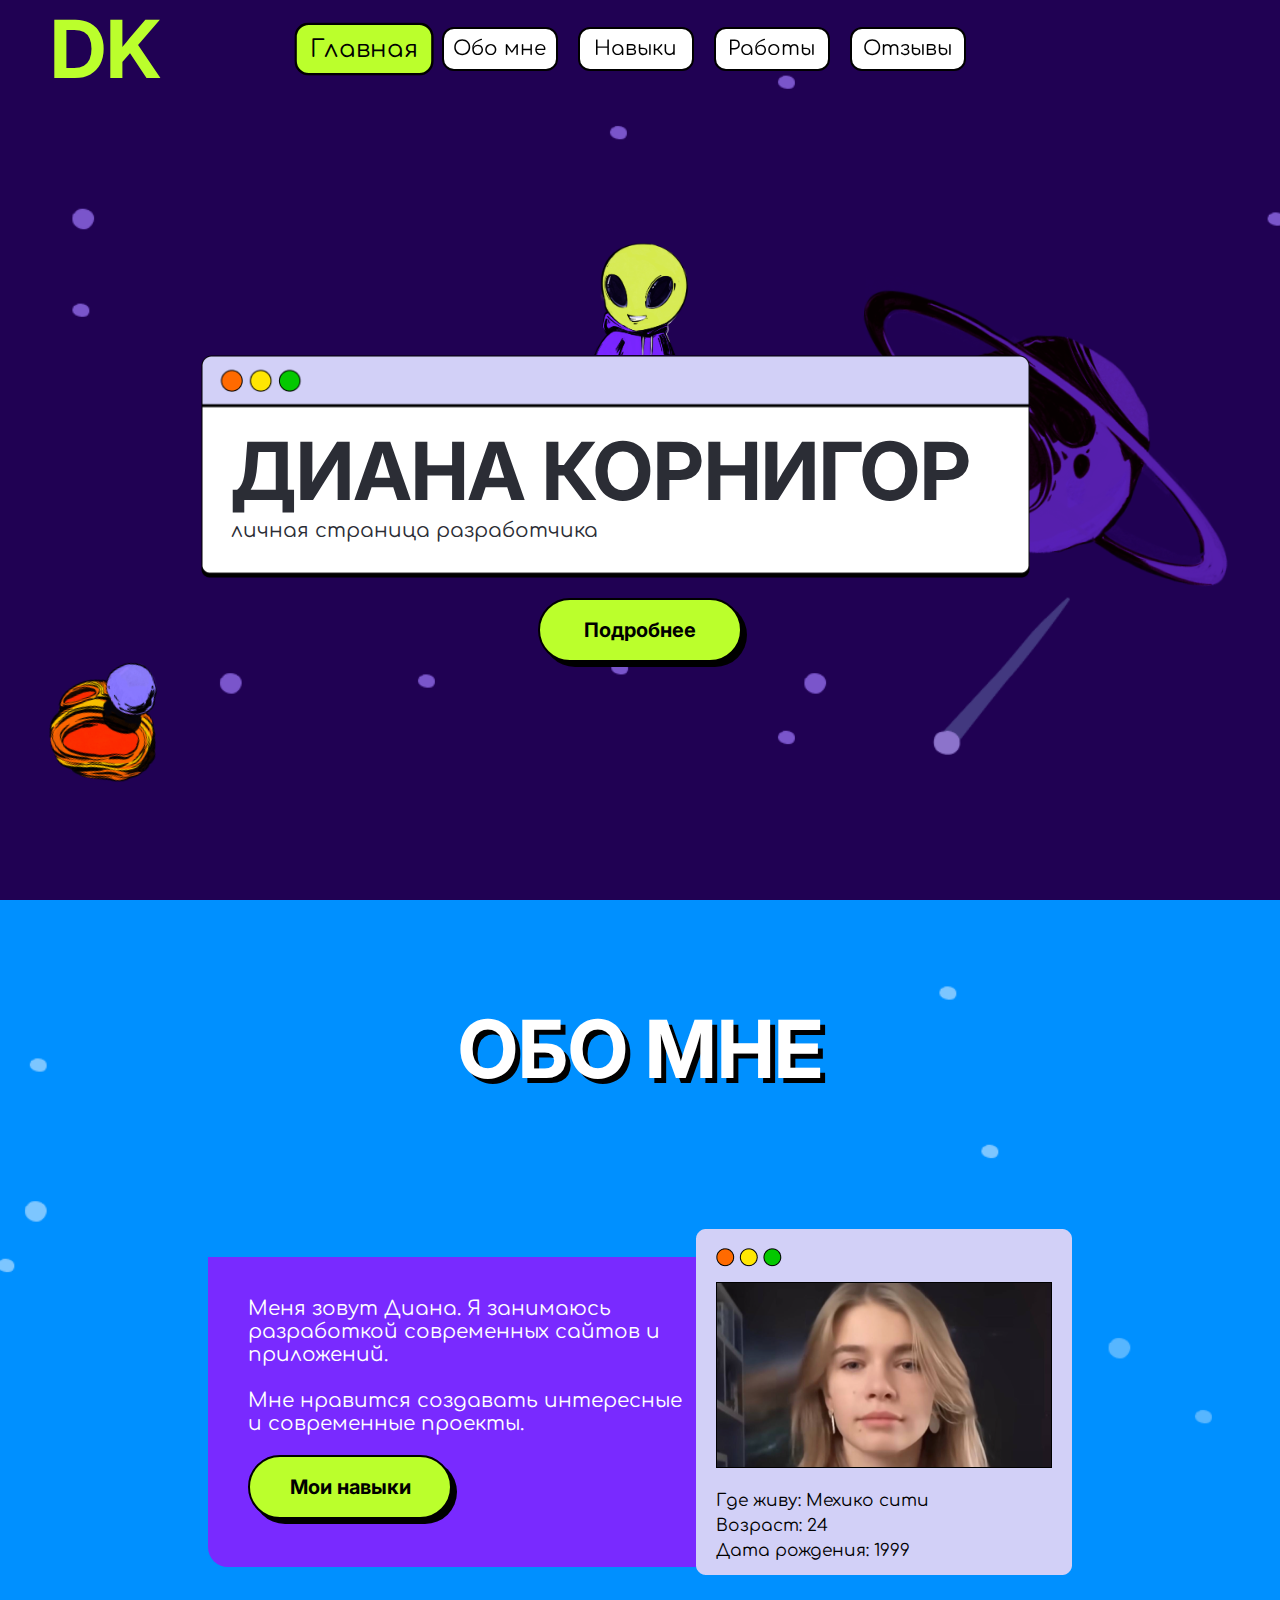
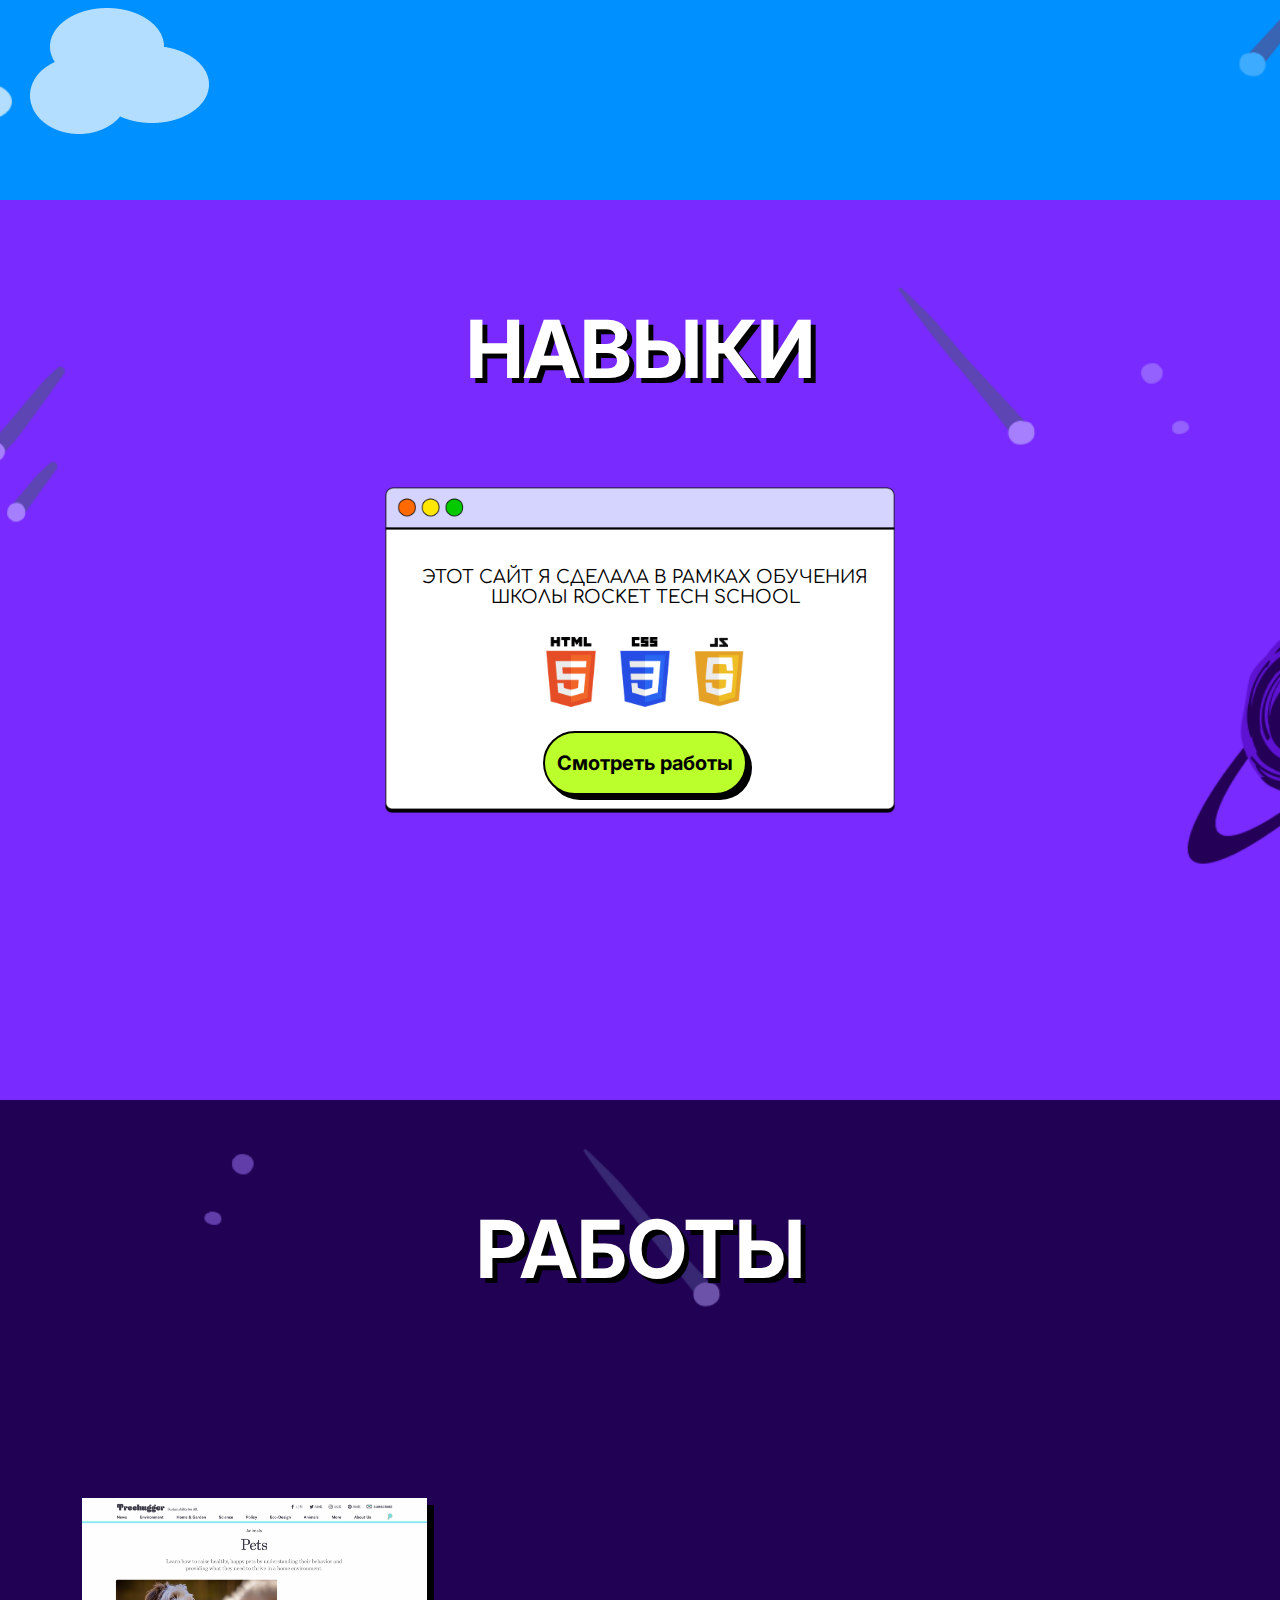
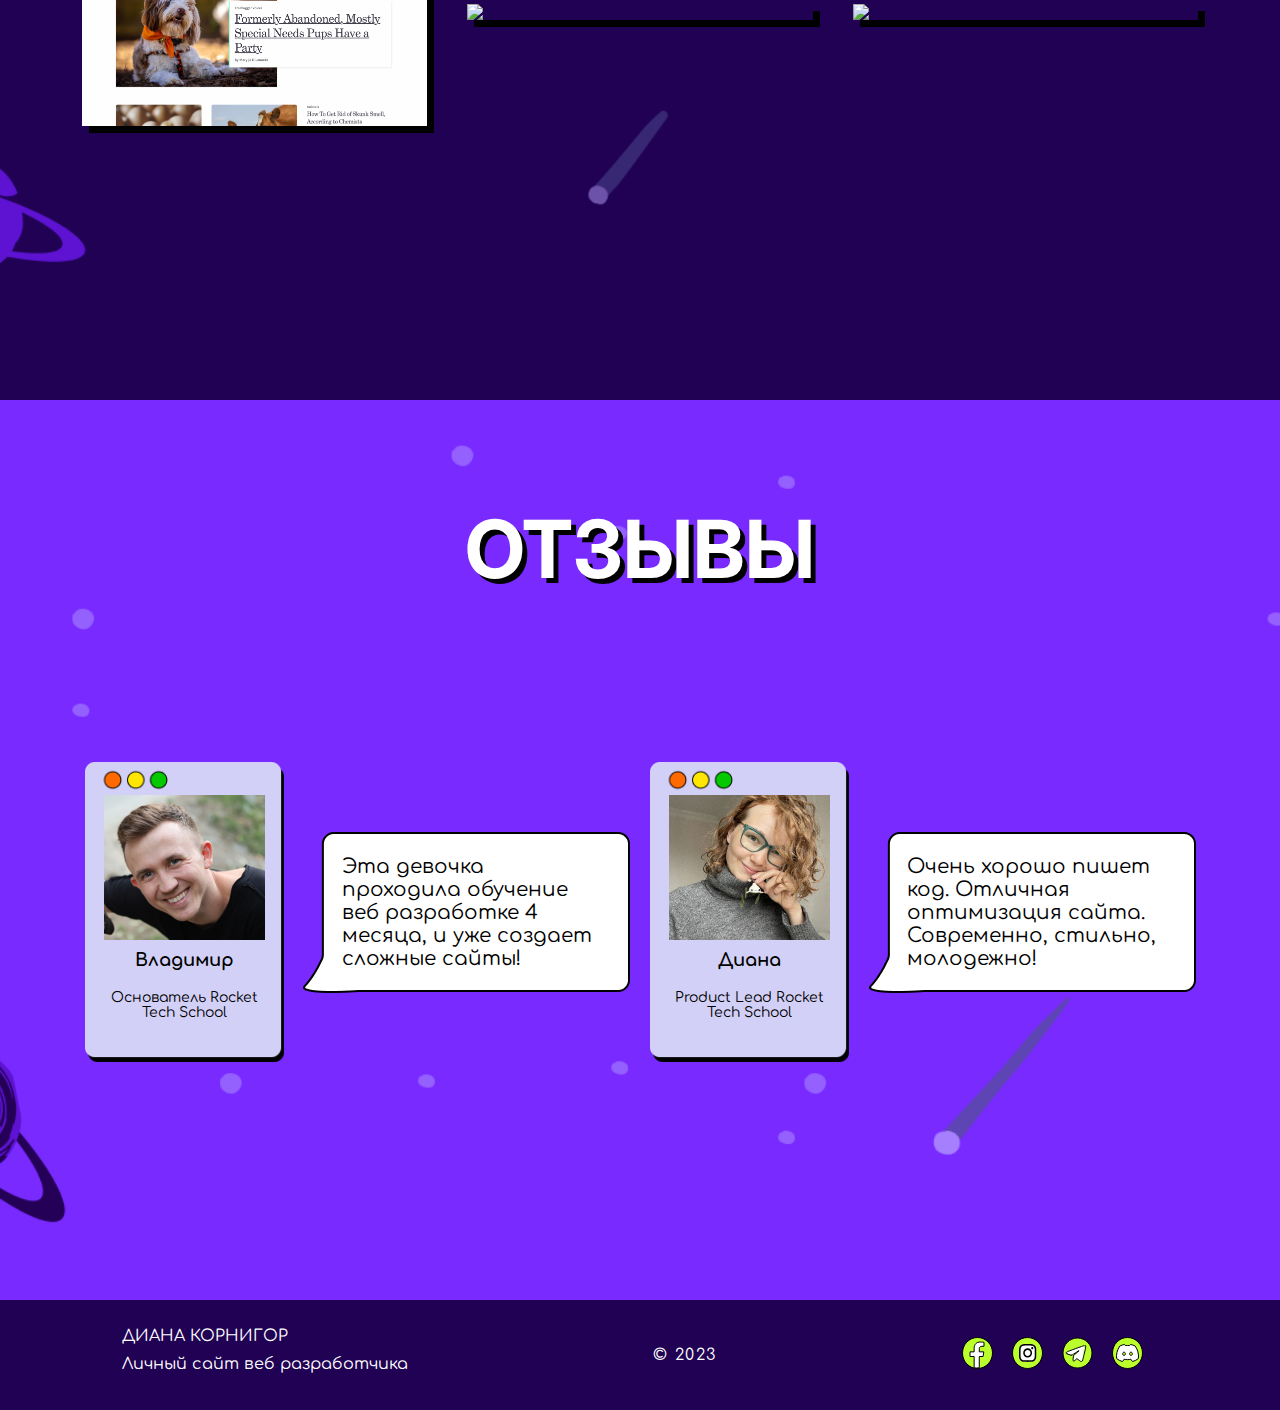
==== commit 1104df53: "шампуньджумайссымба" ====
--- a/weeeb.html
+++ b/weeeb.html
@@ -13,146 +13,150 @@
 		<title>Document</title>
 	</head>
 	<body>
-
 		<nav>
-			<div class = "fixed-menu">
-				<h1 class = "logo">DK</h1>
-				<div class = "nav-links">
-					<a class = "nav-link active" href = "#main">Главная</a>
-					<a class = "nav-link" href = "#about">Обо мне</a>
-					<a class = "nav-link" href = "#skilss">Навыки</a>
-					<a class = "nav-link" href = "#works">Работы</a>
-					<a class = "nav-link" href = "#comment">Отзывы</a>
+			<div class="fixed-menu">
+				<h1 class="logo">DK</h1>
+				<div class="nav-links">
+					<a class="nav-link main-link active" href="#main">Главная</a>
+					<a class="nav-link about-link" href="#about">Обо мне</a>
+					<a class="nav-link skills-link" href="#skills">Навыки</a>
+					<a class="nav-link works-link" href="#works">Работы</a>
+					<a class="nav-link comments-link" href="#comments">Отзывы</a>
 				</div>
-
+				<div class="mobile-button">
+					<img src="img/mobile_menu.png" width="40">
+				</div>
+				<div class="mobile-menu hide">
+					<div class="mobile-nav">
+						<div class="mobile-nav-links">
+							<a class="nav-link" href="#main">Главная</a>
+							<a class="nav-link" href="#about">Обо мне</a>
+							<a class="nav-link" href="#skills">Навыки</a>
+							<a class="nav-link" href="#works">Работы</a>
+							<a class="nav-link" href="#comments">Отзывы</a>
+						</div>
+					</div>
+				</div>
 			</div>
 		</nav>
-
-		<section class="main">
-			<div class="myving_planet"></div>
-			<div class="main-block block">
-				<img src="img/maskot.png" width="125" />
+	
+		<section id="main">
+			<div class="main-block">
+				<div class="planet"></div>
+				<img src="img/maskot.png" width="125">
 				<div class="main-content">
 					<h1 class="main-title">ДИАНА КОРНИГОР</h1>
-					<p class="main-subtitle">личная страница розработчика</p>
+					<p class="main-subtitle">личная страница разработчика</p>
 				</div>
 				<div class="button">
-					<a href="#">подробнее</a>
+					<a href="#">Подробнее</a>  
 				</div>
 			</div>
+			<div class="moving-planet"></div>
 		</section>
-
-		<section class="about">
-			<div class="cloud"></div>
+	
+		<section id="about">
 			<h1 class="title">ОБО МНЕ</h1>
-			<div class="about-block block">
-				<div class="about-content">
-					<div class="about-text">
-						<p class="about-title">
-							Меня зовут Диана. Я занимаюсь розработкой сайтов и приложений.
-							<br /><br />
-							Мне нравится создавать интересные и современые проекты.
-						</p>
-						<div class="button">
-							<a href="#">мои навыки</a>
+				<div class="about-block">
+					<div class="about-content">
+						<div class="about-text">
+							<p class="about-title"> Меня зовут Диана. 
+								Я занимаюсь разработкой современных 
+								сайтов и приложений. <br><br>
+								Мне нравится создавать интересные и 
+								современные проекты.
+							</p>
+							<div class="button">
+								<a href="#">Мои навыки</a>  
+							</div>
 						</div>
 					</div>
 					<div class="about-card">
-						<img src = img/photo.png>
-						<p>Гду живу:Мехико сити</p>
-						<p>Возвраст: 24</p>
-						<p>Дата рождения:1999р</p>
+						<img src="img/photo.png">
+						<p>Где живу: Мехико сити</p>
+						<p>Возраст: 24</p>
+						<p>Дата рождения: 1999</p>
+					</div>
+				</div>
+				<div class="moving-cloud"></div>
+		</section>
+	
+		<section id="skills">
+			<h1 class="title">НАВЫКИ</h1>
+			<div class="skills-block">
+				<div class="skills-card">
+					<p> ЭТОТ САЙТ Я СДЕЛАЛА
+						В РАМКАХ ОБУЧЕНИЯ ШКОЛЫ
+						ROCKET TECH SCHOOL
+					</p>
+					<div class="languages">
+						<img src="img/html.png" width="70">
+						<img src="img/css.png" width="70">
+						<img src="img/js.png" width="70">
+					</div>
+					<div class="button">
+						<a href="#">Смотреть работы</a>  
 					</div>
 				</div>
 			</div>
 		</section>
-
-		<section class="skills">
-			<div class="myving_planet2"></div>
-			<h1 class="title">НАВЫКИ</h1>
-			<div class="skills-block block">
-				<div class="skills-card">
-					<p>ЕТОТ САЙТ Я ЗДЕЛАЛА В РАМКАХ ОБУЧЕНИЯ ROCKET TECH SKHOOL</p>
-
-					<div class="languages">
-						<img src="./img/html.png" width="70" />
-						<img src="./img/css.png" width="70" />
-						<img src="./img/js.png" width="70" />
-					</div>
-
-					<div class="button">
-						<a href="#">смотреть работы</a>
-					</div>
-				</div>
+	
+		<section id="works">
+			<h1 class="title">РАБОТЫ</h1>
+			<div class="works-block">
+				<img src="img/work1.png" >
+				<img src="img/work2.png">
+				<img src="img/work3.png">
 			</div>
 		</section>
-
-		<section class="works">
-			<h1 class="title">РАБОТЫ</h1>
-			<div class="works-block block">
-				<img src="img/work1.png" />
-				<img src="img/work2.png" />
-				<img src="img/work3.png" />
-			</div>
-		</section>
-
-		<section class="comments">
-			<h1 class="title">Отзывы</h1>
-
-			<div class="comments-block block">
+	
+		<section id="comments">
+			<h1 class="title">ОТЗЫВЫ</h1>
+			<div class="comments-block">
 				<div class="comment-card">
-					<img src="img/photo1.png" />
+					<img src="img/photo1.png">
 					<h3>Владимир</h3>
 					<p>Основатель Rocket Tech School</p>
 				</div>
-
 				<div class="comment">
 					<p>
-						Эта девочка продила обучение веб розработке 4 месяца, и уже создает
-						сложные сайты!
+						Эта девочка проходила обучение 
+						веб разработке 4 месяца, 
+						и уже создает сложные сайты!
 					</p>
 				</div>
-
 				<div class="comment-card">
-					<img src="img/photo2.png" />
+					<img src="img/photo2.png">
 					<h3>Диана</h3>
 					<p>Product Lead Rocket Tech School</p>
 				</div>
-
 				<div class="comment">
 					<p>
-						Очень хорошо пишет код. Отличная оптимизация сайта. Современно,
-						стильно, молодежно!
+						Очень хорошо пишет код. 
+						Отличная оптимизация сайта. 
+						Современно, стильно, молодежно!
 					</p>
 				</div>
 			</div>
 		</section>
-
+	
 		<footer>
 			<div class="footer-info">
-				<p>Имя твое</p>
+				<p>ДИАНА КОРНИГОР</p>
 				<p>Личный сайт веб разработчика</p>
 			</div>
-
 			<div class="footer-year">
-				<p>© 2024</p>
+				<p>© 2023</p>
 			</div>
-
 			<div class="footer-links">
-				<a href="#">
-					<img src="img/facebook.svg" alt="" />
-				</a>
-				<a href="#">
-					<img src="img/instagram.svg" alt="" />
-				</a>
-				<a href="#">
-					<img src="img/telegram.svg" alt="" />
-				</a>
-				<a href="#">
-					<img src="img/discord.svg" alt="" />
-				</a>
+				<a href="#"><img src="img/facebook.svg"></a>
+				<a href="#"><img src="img/instagram.svg"></a>
+				<a href="#"><img src="img/telegram.svg"></a>
+				<a href="#"><img src="img/discord.svg"></a>
 			</div>
 		</footer>
+	
+		<script src="weeeb.js"></script>
 	</body>
-	<script src="weeeb.js"></script>
-</html>
+	</html>
+	--- a/weeeb.css
+++ b/weeeb.css
@@ -1,3 +1,5 @@
+@import url('https://fonts.googleapis.com/css2?family=Comfortaa:wght@700&family=Inter:wght@700&display=swap');
+
 * {
 	margin: 0;
 	font-family: 'Inter', sans-serif;
@@ -11,33 +13,36 @@
 	min-height: 100vh;
 	position: relative;
 }
-.main {
+
+#main {
 	background-image: url(img/bgMAIN.png);
-	position: relative;
-}
-
-.about {
+}
+
+#about {
 	background-image: url(img/bgABOUT.png);
 }
 
-.skills {
+#skills {
 	background-image: url(img/bgSKILLS.png);
 }
 
-.works {
+#works {
 	background-image: url(img/bgWORKS.png);
 }
 
-.comments {
+#comments {
 	background-image: url(img/bgCOMMENTS.png);
 }
 
-.block {
+.main-block,
+.about-block,
+.skills-block,
+.works-block,
+.comments-block {
 	display: flex;
 	justify-content: center;
 	align-items: center;
 	min-height: 70vh;
-	position: relative;
 }
 
 .main-block {
@@ -52,6 +57,7 @@
 	width: 849px;
 	height: 223px;
 	padding-left: 30px;
+	z-index: 2;
 }
 
 .main-title {
@@ -77,17 +83,118 @@
 	align-items: center;
 	box-shadow: 5px 5px 0 #000000;
 	margin-top: 20px;
+	transition-duration: 0.3s;
 }
 
 .button a {
+	color: #000;
+	font-size: 20px;
+	font-weight: 700;
 	text-decoration: none;
+}
+
+.button:hover {
+	background: #a0d826;
+}
+
+nav {
+	position: fixed;
+	top: 0;
+	width: 100%;
+	z-index: 10;
+}
+
+.logo {
+	color: #bbff2c;
+	font-size: 80px;
+	padding-left: 50px;
+}
+
+.fixed-menu {
+	display: flex;
+	justify-content: space-between;
+	align-items: center;
+	flex: 1;
+}
+
+.nav-links {
+	display: flex;
+	justify-content: center;
+	flex-grow: 1;
+	padding-right: 150px;
+}
+
+.nav-link {
+	width: 112px;
+	height: 40px;
+	border-radius: 12px;
+	border: 2px solid #000;
+	background-color: #fff;
+	text-decoration: none;
+	color: #000;
 	font-size: 20px;
-	color: #000;
-	fond-weight: bold;
-}
-
-.myving_planet {
-	background-image: url('img/moving-planet.png');
+	font-family: 'Comfortaa';
+	display: flex;
+	justify-content: center;
+	align-items: center;
+	margin-right: 20px;
+	transition-duration: 0.3s;
+}
+
+.active,
+.nav-link:hover {
+	background-color: #bbff2c;
+	transform: scale(1.2, 1.2);
+}
+
+.mobile-button {
+	display: none;
+	width: 40px;
+	position: absolute;
+	right: 20px;
+	top: 20px;
+}
+
+.hide {
+	display: none;
+}
+
+.mobile-menu {
+	position: absolute;
+	top: 0;
+	z-index: -1;
+	width: 100%;
+	background-color: #200153;
+	min-height: 100vh;
+}
+
+.mobile-nav {
+	height: 100vh;
+	display: flex;
+	flex-direction: column;
+	justify-content: center;
+	align-items: center;
+}
+
+.mobile-nav-links .nav-link {
+	margin-bottom: 30px;
+	width: 210px;
+	height: 50px;
+}
+
+.planet {
+	background: url(img/planet.png);
+	background-repeat: no-repeat;
+	width: 405px;
+	height: 330px;
+	transform: rotate(-176deg);
+	position: absolute;
+	right: 20px;
+	z-index: 1;
+}
+
+.moving-planet {
+	background: url(img/moving-planet.png);
 	background-repeat: no-repeat;
 	width: 200px;
 	height: 230px;
@@ -95,10 +202,24 @@
 	position: absolute;
 	bottom: 30px;
 	left: 30px;
-	animation-name: planet_myves;
+}
+
+@keyframes planet-move {
+	from {
+		transform: translateY(0px);
+	}
+	to {
+		transform: translateY(70px);
+	}
+}
+
+.moving-planet,
+.moving-cloud,
+.moving-planet2 {
+	animation-name: planet-move;
 	animation-duration: 2s;
 	animation-iteration-count: infinite;
-	animation-duration: alternate;
+	animation-direction: alternate;
 }
 
 .title {
@@ -106,17 +227,18 @@
 	text-align: center;
 	color: #fff;
 	font-size: 80px;
-	text-shadow: 5px 5px #000000;
-}
+	text-shadow: 5px 5px 0 #000000;
+}
+
 .about-content {
-	width: 850px;
+	width: 35%;
 	height: 270px;
 	border-radius: 0px 0px 0px 20px;
+	background: #792aff;
 	padding-left: 40px;
 	padding-top: 40px;
 	position: relative;
 	display: flex;
-	align-items: center;
 }
 
 .about-title {
@@ -127,16 +249,9 @@
 	font-family: 'Comfortaa';
 }
 
-.about-text {
-	background: #792aff;
-	border-radius: 0 0 0 20px;
-	padding: 40px;
-}
-
 .about-card {
-	background-image: url('img/form2.png');
-	background-repeat: no-repeat;
-	background-size: 100% 100%;
+	background-image: url(img/form2.png);
+	background-repeat: no-repeat;
 	width: 376px;
 	height: 346px;
 	display: flex;
@@ -160,30 +275,24 @@
 	padding-bottom: 20px;
 }
 
-.cloud {
-	background-image: url('img/cloud.png');
-	background-repeat: no-repeat;
-	width: 200px;
-	height: 230px;
-	transform: rotate(-15deg);
+.moving-cloud {
+	background: url(img/cloud.png);
+	background-repeat: no-repeat;
+	width: 180px;
+	height: 162px;
 	position: absolute;
 	bottom: 30px;
 	left: 30px;
-	animation-name: cloud;
-	animation-duration: 2s;
-	animation-iteration-count: infinite;
-	animation-duration: alternate;
 }
 
 .skills-card {
-	background-image: url('./img/form3.png');
+	background-image: url(img/form3.png);
+	background-repeat: no-repeat;
 	background-size: contain;
-	background-repeat: no-repeat;
-	height: 350px;
+	height: 450px;
 	display: flex;
 	flex-direction: column;
 	align-items: center;
-	justify-content: center;
 	margin-top: 100px;
 	margin: 20px;
 	padding-left: 10px;
@@ -192,24 +301,11 @@
 .skills-card p {
 	color: #000;
 	font-size: 18px;
+	margin-top: 80px;
 	margin-bottom: 30px;
 	text-align: center;
 	max-width: 500px;
 	font-family: 'Comfortaa';
-}
-
-.myving_planet2 {
-	background-image: url('img/moving-planet2.png');
-	background-repeat: no-repeat;
-	width: 208px;
-	height: 200px;
-	position: absolute;
-	bottom: 70px;
-	left: 0;
-	animation-name: planet_myves;
-	animation-duration: 2s;
-	animation-iteration-count: infinite;
-	animation-duration: alternate;
 }
 
 .works-block img {
@@ -225,7 +321,7 @@
 }
 
 .comment-card {
-	background-image: url('./img/card.png');
+	background-image: url(img/card.png);
 	background-repeat: no-repeat;
 	background-position: center;
 	background-size: contain;
@@ -242,7 +338,6 @@
 	font-family: 'Comfortaa';
 	padding: 10px;
 }
-
 .comment-card p {
 	font-size: 14px;
 	font-family: 'Comfortaa';
@@ -256,12 +351,11 @@
 	background-position: center;
 	background-size: contain;
 	width: 327px;
-	height: 160px;
-	display: flex;
-	justify-content: center;
-	align-items: center;
-}
-
+	height: 161px;
+	display: flex;
+	justify-content: center;
+	align-items: center;
+}
 .comment p {
 	font-size: 20px;
 	font-family: 'Comfortaa';
@@ -269,7 +363,7 @@
 }
 
 footer {
-	background: #200153;
+	background-color: #200153;
 	height: 110px;
 	display: flex;
 	justify-content: space-around;
@@ -277,7 +371,7 @@
 	color: #fff;
 }
 
-.footer-info {
+.footer-info p {
 	font-family: 'Comfortaa';
 	padding-bottom: 10px;
 }
@@ -287,73 +381,142 @@
 	letter-spacing: 1.5px;
 }
 
-.footer-link {
-	margin-right: 10px;
-}
-
-nav{
-	position: fixed;
-	top: 0;
-	width: 100%;
-	z-index: 10;
-}
-
-.fixed-menu{
-	display: flex;
-	justify-content: space-between;
-	align-items: center;
-	flex: 1;
-}
-
-.nav-links{
-	display: flex;
-	justify-content: center;
-	flex-grow: 1;
-	padding-right: 150px;
-}
-
-.nav-link{
-	width: 112px;
-	height: 40px;
-	border-radius: 12px;
-	border: 2px solid #000;
-	background-color: #FFF;
-	font-size: 20px;
-	font-family: 'Comfortaa';
-	display: flex;
-	justify-content: center;
-	align-items: center;
-	margin-right: 20px;
-	transition-duration: 0.3s;
-}
-.nav-link:hover{
-	background-color: #BBFF2C;
-}
-
-.logo{
-	color:#BBFF2C;
-	font-size: 80px;
-	padding-left: 50px;
-}
-
-.active{
-	background-color: #BBFF2C;
-}
-
-@keyframes planet_myves {
-	from {
-		transform: translateY(0px);
-	}
-	to {
-		transform: translateY(70px);
-	}
-}
-
-@keyframes cloud {
-	from {
-		transform: translateY(0px);
-	}
-	to {
-		transform: translateY(70px);
-	}
-}
+.footer-links a {
+	margin-right: 15px;
+}
+
+@media (max-width: 1000px) {
+	.mobile-button {
+		display: block;
+	}
+
+	.nav-links {
+		display: none;
+	}
+
+	.logo {
+		font-size: 40px;
+		padding-left: 20px;
+		padding-top: 10px;
+	}
+
+	.main-content {
+		max-width: 320px;
+	}
+
+	.main-title {
+		padding-top: 30px;
+		font-size: 30px;
+	}
+	.main-subtitle {
+		font-size: 15px;
+	}
+
+	.planet,
+	.moving-cloud,
+	.moving-planet2 {
+		display: none;
+	}
+
+	.title {
+		font-size: 50px;
+		padding-top: 30px;
+	}
+
+	.about-block {
+		flex-direction: column;
+		margin-top: 20px;
+		padding: 0;
+	}
+
+	.about-card {
+		order: -1;
+		background-size: contain;
+		padding-top: 20px;
+		width: 326px;
+		height: 296px;
+	}
+
+	.about-card img {
+		width: 85%;
+	}
+
+	.about-content {
+		width: 75%;
+		height: 250px;
+		margin-bottom: 20px;
+	}
+
+	.about-title {
+		font-size: 18px;
+	}
+
+	.skills-card {
+		margin: 20px;
+		padding-left: 10px;
+		background-size: contain;
+	}
+
+	.skills-card p {
+		font-size: 16px;
+		margin-top: 15%;
+		margin-bottom: 20px;
+	}
+
+	.skills-section {
+		min-height: 60vh;
+	}
+
+	.skills-card .button {
+		position: absolute;
+		bottom: 100px;
+	}
+
+	.works-block {
+		flex-direction: column;
+		padding: 20px 0;
+	}
+
+	.works-block img {
+		margin: 20px 0;
+		width: 80%;
+	}
+
+	.comments-block {
+		flex-direction: column;
+		align-items: center;
+		justify-content: flex-start;
+		margin: 0 auto;
+		padding-top: 50px;
+	}
+
+	.comment {
+		background-image: url(img/comment-mobile.png);
+	}
+
+	.comment p {
+		font-size: 15px;
+		max-width: 290px;
+	}
+
+	footer {
+		height: 200px;
+		flex-direction: column;
+		justify-content: space-evenly;
+		align-items: center;
+	}
+
+	.footer-info {
+		text-align: center;
+	}
+
+	.button {
+		width: 150px;
+		height: 40px;
+		z-index: 2;
+	}
+
+	.button a {
+		font-size: 15px;
+	}
+}
